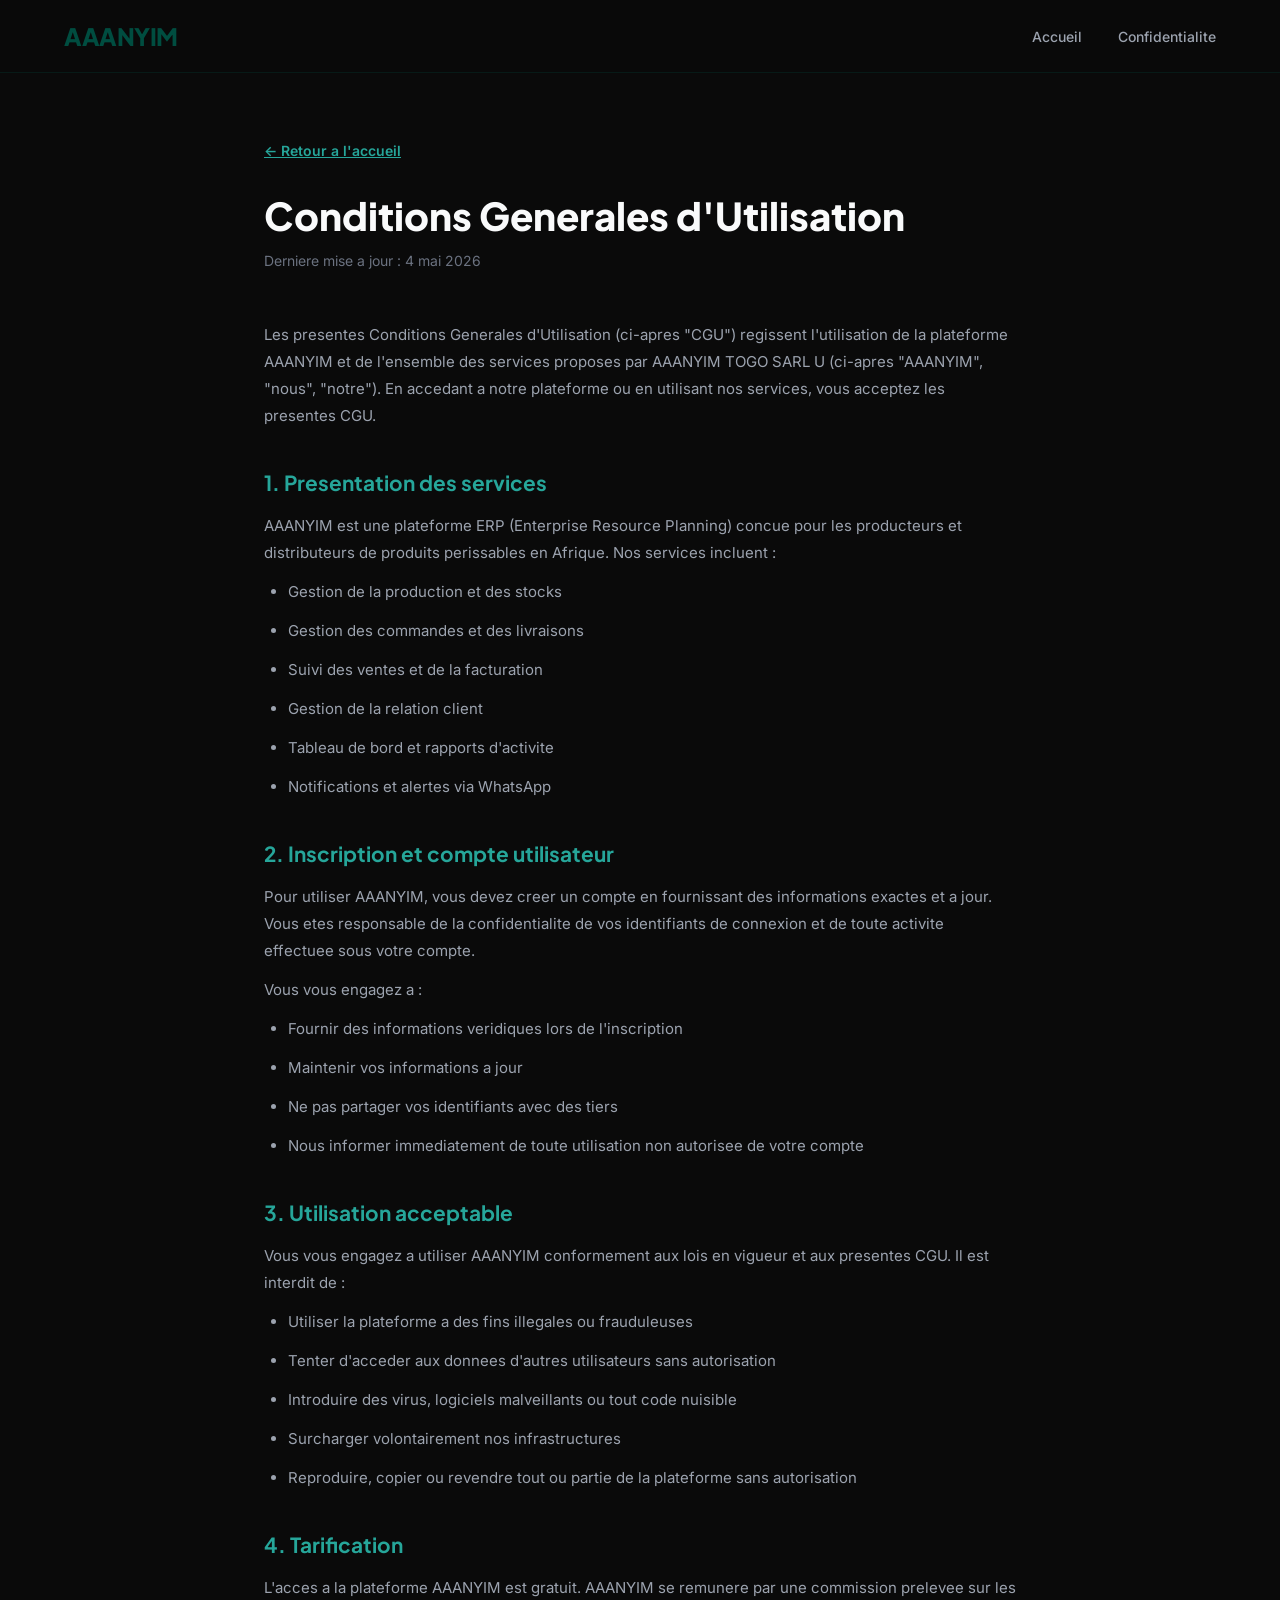
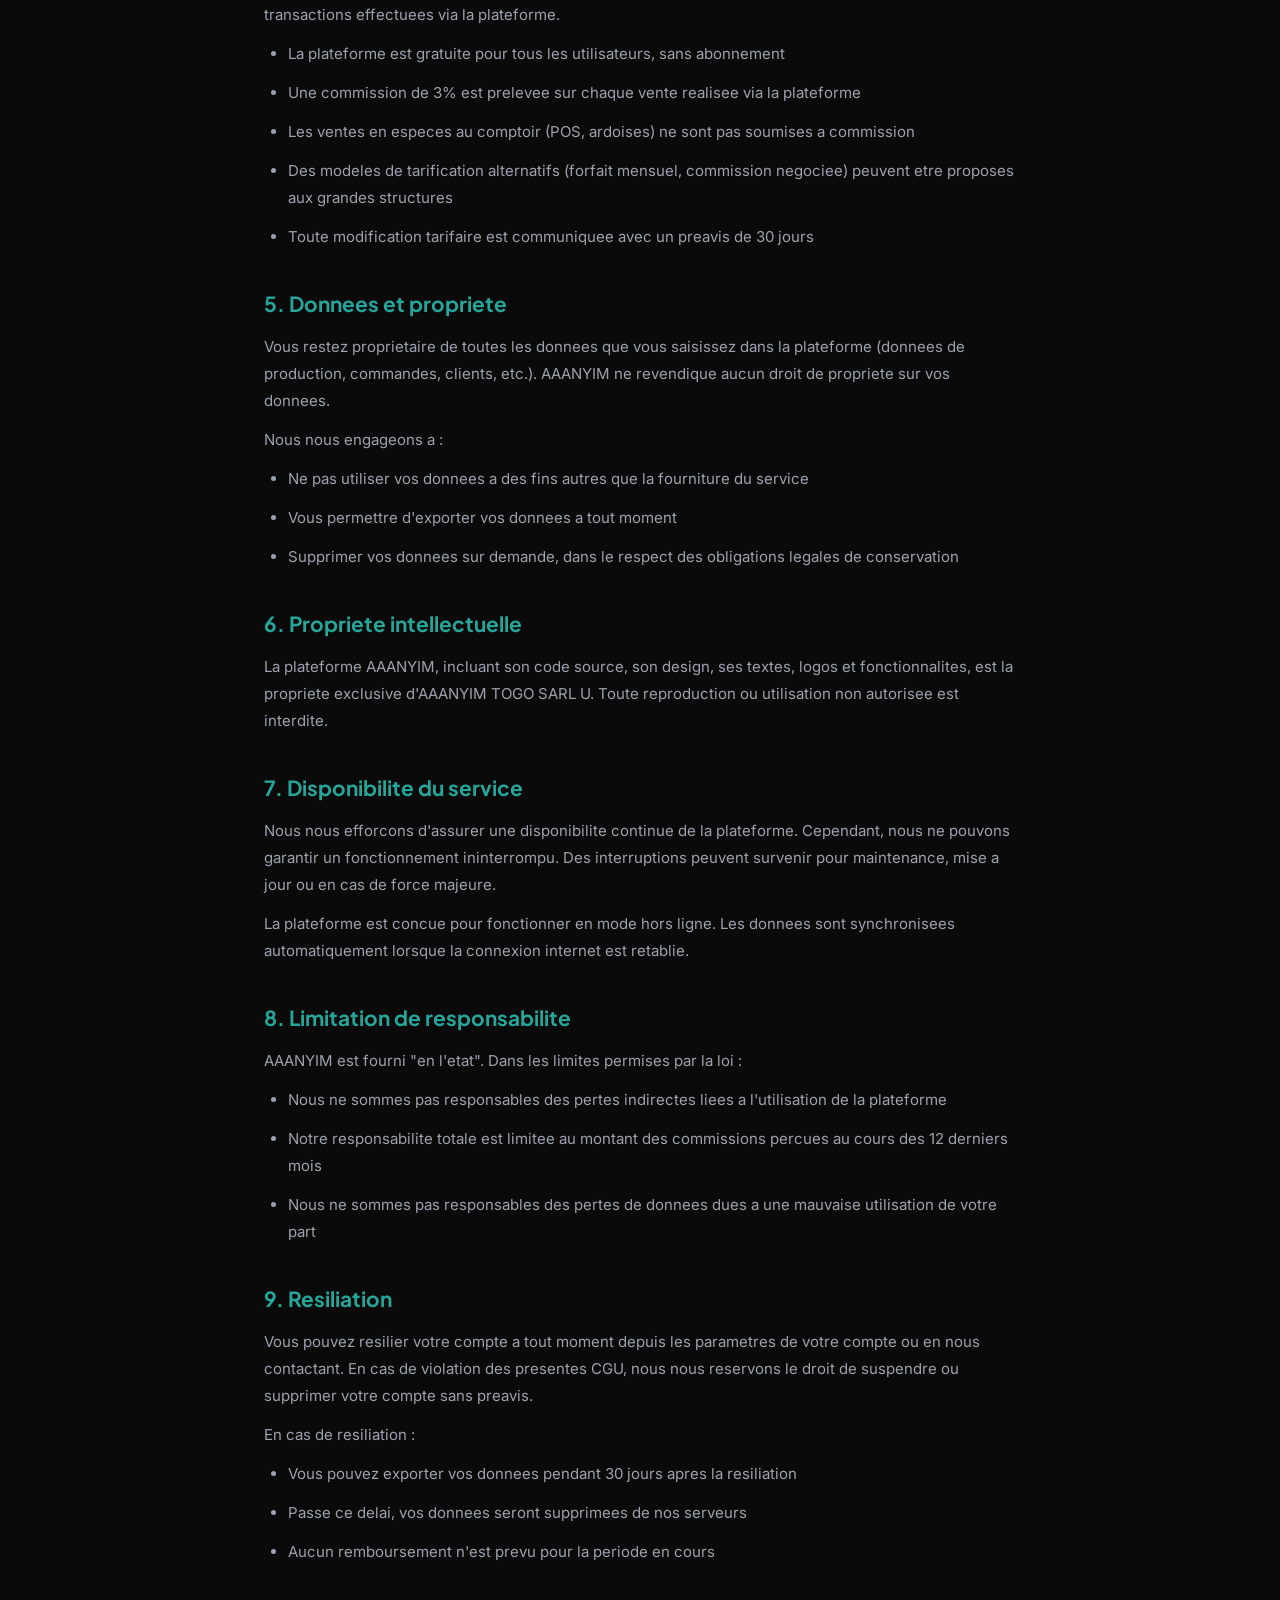
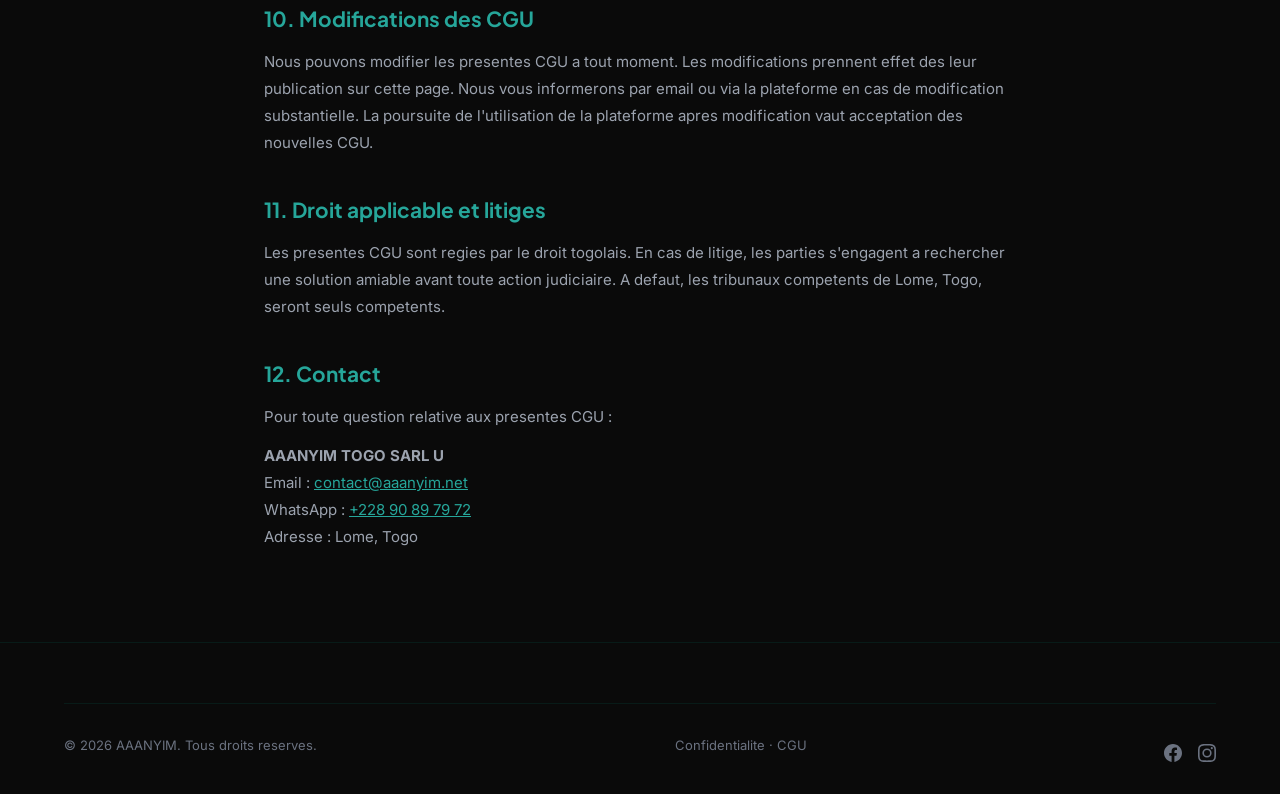
==== cgu.html @ 1c00d826 "feat(seo): JSON-LD Organization, canonical, sitemap mis a jour - JSON-LD Organization sur index.html" ====
<!DOCTYPE html>
<html lang="fr">
<head>
  <meta charset="UTF-8">
  <meta name="viewport" content="width=device-width, initial-scale=1.0">
  <title>Conditions Generales d'Utilisation — AAANYIM</title>
  <meta name="description" content="Conditions generales d'utilisation de la plateforme AAANYIM.">
  <meta property="og:title" content="Conditions Generales d'Utilisation — AAANYIM">
  <meta property="og:description" content="Conditions generales d'utilisation de la plateforme AAANYIM.">
  <meta property="og:type" content="website">
  <meta property="og:url" content="https://www.aaanyim.net/cgu.html">
  <link rel="canonical" href="https://www.aaanyim.net/cgu.html">
  <link rel="icon" type="image/svg+xml" href="/img/favicon.svg?v=4">
  <link rel="icon" type="image/png" sizes="32x32" href="/img/favicon-32x32.png?v=4">
  <link rel="apple-touch-icon" href="/img/apple-touch-icon.png?v=2">
  <link href="https://fonts.googleapis.com/css2?family=Plus+Jakarta+Sans:wght@400;500;600;700;800&family=Inter:wght@400;500;600&display=swap" rel="stylesheet">
  <link rel="stylesheet" href="/css/style.css">
</head>
<body>

<nav class="navbar">
  <div class="nav-inner">
    <a href="/" class="nav-logo">AAANYIM</a>
    <div class="nav-links">
      <a href="/">Accueil</a>
      <a href="/confidentialite.html">Confidentialite</a>
    </div>
  </div>
</nav>

<section class="legal-page">
  <div class="container container-narrow">
    <a href="/" class="legal-back">&larr; Retour a l'accueil</a>
    <h1>Conditions Generales d'Utilisation</h1>
    <p class="legal-date">Derniere mise a jour : 4 mai 2026</p>

    <p>Les presentes Conditions Generales d'Utilisation (ci-apres "CGU") regissent l'utilisation de la plateforme AAANYIM et de l'ensemble des services proposes par AAANYIM TOGO SARL U (ci-apres "AAANYIM", "nous", "notre"). En accedant a notre plateforme ou en utilisant nos services, vous acceptez les presentes CGU.</p>

    <h2>1. Presentation des services</h2>
    <p>AAANYIM est une plateforme ERP (Enterprise Resource Planning) concue pour les producteurs et distributeurs de produits perissables en Afrique. Nos services incluent :</p>
    <ul>
      <li>Gestion de la production et des stocks</li>
      <li>Gestion des commandes et des livraisons</li>
      <li>Suivi des ventes et de la facturation</li>
      <li>Gestion de la relation client</li>
      <li>Tableau de bord et rapports d'activite</li>
      <li>Notifications et alertes via WhatsApp</li>
    </ul>

    <h2>2. Inscription et compte utilisateur</h2>
    <p>Pour utiliser AAANYIM, vous devez creer un compte en fournissant des informations exactes et a jour. Vous etes responsable de la confidentialite de vos identifiants de connexion et de toute activite effectuee sous votre compte.</p>
    <p>Vous vous engagez a :</p>
    <ul>
      <li>Fournir des informations veridiques lors de l'inscription</li>
      <li>Maintenir vos informations a jour</li>
      <li>Ne pas partager vos identifiants avec des tiers</li>
      <li>Nous informer immediatement de toute utilisation non autorisee de votre compte</li>
    </ul>

    <h2>3. Utilisation acceptable</h2>
    <p>Vous vous engagez a utiliser AAANYIM conformement aux lois en vigueur et aux presentes CGU. Il est interdit de :</p>
    <ul>
      <li>Utiliser la plateforme a des fins illegales ou frauduleuses</li>
      <li>Tenter d'acceder aux donnees d'autres utilisateurs sans autorisation</li>
      <li>Introduire des virus, logiciels malveillants ou tout code nuisible</li>
      <li>Surcharger volontairement nos infrastructures</li>
      <li>Reproduire, copier ou revendre tout ou partie de la plateforme sans autorisation</li>
    </ul>

    <h2>4. Tarification</h2>
    <p>L'acces a la plateforme AAANYIM est gratuit. AAANYIM se remunere par une commission prelevee sur les transactions effectuees via la plateforme.</p>
    <ul>
      <li>La plateforme est gratuite pour tous les utilisateurs, sans abonnement</li>
      <li>Une commission de 3% est prelevee sur chaque vente realisee via la plateforme</li>
      <li>Les ventes en especes au comptoir (POS, ardoises) ne sont pas soumises a commission</li>
      <li>Des modeles de tarification alternatifs (forfait mensuel, commission negociee) peuvent etre proposes aux grandes structures</li>
      <li>Toute modification tarifaire est communiquee avec un preavis de 30 jours</li>
    </ul>

    <h2>5. Donnees et propriete</h2>
    <p>Vous restez proprietaire de toutes les donnees que vous saisissez dans la plateforme (donnees de production, commandes, clients, etc.). AAANYIM ne revendique aucun droit de propriete sur vos donnees.</p>
    <p>Nous nous engageons a :</p>
    <ul>
      <li>Ne pas utiliser vos donnees a des fins autres que la fourniture du service</li>
      <li>Vous permettre d'exporter vos donnees a tout moment</li>
      <li>Supprimer vos donnees sur demande, dans le respect des obligations legales de conservation</li>
    </ul>

    <h2>6. Propriete intellectuelle</h2>
    <p>La plateforme AAANYIM, incluant son code source, son design, ses textes, logos et fonctionnalites, est la propriete exclusive d'AAANYIM TOGO SARL U. Toute reproduction ou utilisation non autorisee est interdite.</p>

    <h2>7. Disponibilite du service</h2>
    <p>Nous nous efforcons d'assurer une disponibilite continue de la plateforme. Cependant, nous ne pouvons garantir un fonctionnement ininterrompu. Des interruptions peuvent survenir pour maintenance, mise a jour ou en cas de force majeure.</p>
    <p>La plateforme est concue pour fonctionner en mode hors ligne. Les donnees sont synchronisees automatiquement lorsque la connexion internet est retablie.</p>

    <h2>8. Limitation de responsabilite</h2>
    <p>AAANYIM est fourni "en l'etat". Dans les limites permises par la loi :</p>
    <ul>
      <li>Nous ne sommes pas responsables des pertes indirectes liees a l'utilisation de la plateforme</li>
      <li>Notre responsabilite totale est limitee au montant des commissions percues au cours des 12 derniers mois</li>
      <li>Nous ne sommes pas responsables des pertes de donnees dues a une mauvaise utilisation de votre part</li>
    </ul>

    <h2>9. Resiliation</h2>
    <p>Vous pouvez resilier votre compte a tout moment depuis les parametres de votre compte ou en nous contactant. En cas de violation des presentes CGU, nous nous reservons le droit de suspendre ou supprimer votre compte sans preavis.</p>
    <p>En cas de resiliation :</p>
    <ul>
      <li>Vous pouvez exporter vos donnees pendant 30 jours apres la resiliation</li>
      <li>Passe ce delai, vos donnees seront supprimees de nos serveurs</li>
      <li>Aucun remboursement n'est prevu pour la periode en cours</li>
    </ul>

    <h2>10. Modifications des CGU</h2>
    <p>Nous pouvons modifier les presentes CGU a tout moment. Les modifications prennent effet des leur publication sur cette page. Nous vous informerons par email ou via la plateforme en cas de modification substantielle. La poursuite de l'utilisation de la plateforme apres modification vaut acceptation des nouvelles CGU.</p>

    <h2>11. Droit applicable et litiges</h2>
    <p>Les presentes CGU sont regies par le droit togolais. En cas de litige, les parties s'engagent a rechercher une solution amiable avant toute action judiciaire. A defaut, les tribunaux competents de Lome, Togo, seront seuls competents.</p>

    <h2>12. Contact</h2>
    <p>Pour toute question relative aux presentes CGU :</p>
    <p><strong>AAANYIM TOGO SARL U</strong><br>
    Email : <a href="mailto:contact@aaanyim.net">contact@aaanyim.net</a><br>
    WhatsApp : <a href="https://wa.me/22890897972">+228 90 89 79 72</a><br>
    Adresse : Lome, Togo</p>
  </div>
</section>

<footer class="footer">
  <div class="container">
    <div class="footer-bottom">
      <span>&copy; 2026 AAANYIM. Tous droits reserves.</span>
      <span class="footer-legal-links">
        <a href="/confidentialite.html">Confidentialite</a> &middot;
        <a href="/cgu.html">CGU</a>
      </span>
      <span class="footer-socials">
        <a href="https://web.facebook.com/profile.php?id=61588858364658" target="_blank" rel="noopener" aria-label="Facebook">
          <svg width="18" height="18" viewBox="0 0 24 24" fill="currentColor"><path d="M24 12.073c0-6.627-5.373-12-12-12s-12 5.373-12 12c0 5.99 4.388 10.954 10.125 11.854v-8.385H7.078v-3.47h3.047V9.43c0-3.007 1.792-4.669 4.533-4.669 1.312 0 2.686.235 2.686.235v2.953H15.83c-1.491 0-1.956.925-1.956 1.874v2.25h3.328l-.532 3.47h-2.796v8.385C19.612 23.027 24 18.062 24 12.073z"/></svg>
        </a>
        <a href="https://www.instagram.com/aaanyim" target="_blank" rel="noopener" aria-label="Instagram">
          <svg width="18" height="18" viewBox="0 0 24 24" fill="currentColor"><path d="M12 2.163c3.204 0 3.584.012 4.85.07 3.252.148 4.771 1.691 4.919 4.919.058 1.265.069 1.645.069 4.849 0 3.205-.012 3.584-.069 4.849-.149 3.225-1.664 4.771-4.919 4.919-1.266.058-1.644.07-4.85.07-3.204 0-3.584-.012-4.849-.07-3.26-.149-4.771-1.699-4.919-4.92-.058-1.265-.07-1.644-.07-4.849 0-3.204.013-3.583.07-4.849.149-3.227 1.664-4.771 4.919-4.919 1.266-.057 1.645-.069 4.849-.069zM12 0C8.741 0 8.333.014 7.053.072 2.695.272.273 2.69.073 7.052.014 8.333 0 8.741 0 12c0 3.259.014 3.668.072 4.948.2 4.358 2.618 6.78 6.98 6.98C8.333 23.986 8.741 24 12 24c3.259 0 3.668-.014 4.948-.072 4.354-.2 6.782-2.618 6.979-6.98.059-1.28.073-1.689.073-4.948 0-3.259-.014-3.667-.072-4.947-.196-4.354-2.617-6.78-6.979-6.98C15.668.014 15.259 0 12 0zm0 5.838a6.162 6.162 0 100 12.324 6.162 6.162 0 000-12.324zM12 16a4 4 0 110-8 4 4 0 010 8zm6.406-11.845a1.44 1.44 0 100 2.881 1.44 1.44 0 000-2.881z"/></svg>
        </a>
      </span>
    </div>
  </div>
</footer>

</body>
</html>
---- css/style.css ----
/* ═══════════════════════════════════════════════════════════
   AAANYIM — Site Vitrine v2.0
   Design system: Teal + Amber, dark-first, glassmorphism
   ═══════════════════════════════════════════════════════════ */

:root {
  /* Palette basee sur #004D40 comme primaire */
  --teal-950: #001A15;
  --teal-900: #002E27;
  --teal-800: #003D34;
  --teal-700: #004D40;  /* ← Primary */
  --teal-600: #005D4E;
  --teal-500: #004D40;  /* ← boutons, CTA */
  --teal-400: #26A69A;  /* ← texte accent, hover, checkmarks */
  --teal-300: #4DB6AC;
  --teal-100: #B2DFDB;
  --teal-50:  #E0F2F1;
  --amber:    #F59E0B;
  --amber-light: #FEF3C7;
  --bg-dark:  #0A0A0A;
  --bg-card:  rgba(255,255,255,0.03);
  --border:   rgba(0,77,64,0.25);
  --text-primary: #F9FAFB;
  --text-secondary: #9CA3AF;
  --text-muted: #6B7280;
  --radius: 16px;
  --radius-sm: 10px;
  --max-w: 1200px;
}

*, *::before, *::after { box-sizing: border-box; margin: 0; padding: 0; }
html { scroll-behavior: smooth; }
body {
  font-family: 'Inter', -apple-system, BlinkMacSystemFont, sans-serif;
  color: var(--text-primary);
  background: var(--bg-dark);
  overflow-x: hidden;
  -webkit-font-smoothing: antialiased;
}
a { text-decoration: none; color: inherit; }
img { max-width: 100%; display: block; }

.container { max-width: var(--max-w); margin: 0 auto; padding: 0 24px; }
.section { padding: 120px 0; }
.section-badge {
  display: inline-block;
  background: rgba(0,137,123,0.12);
  color: var(--teal-400);
  font-size: 13px; font-weight: 600; letter-spacing: 0.5px;
  padding: 6px 16px; border-radius: 20px;
  margin-bottom: 20px; text-transform: uppercase;
}
.section-title {
  font-family: 'Plus Jakarta Sans', sans-serif;
  font-size: clamp(32px, 5vw, 48px);
  font-weight: 800; line-height: 1.15;
  letter-spacing: -1px;
  margin-bottom: 20px;
}
.section-subtitle {
  font-size: 18px; color: var(--text-secondary);
  max-width: 600px; line-height: 1.7;
}

/* ── NAVBAR ─────────────────────────────────────────────── */
.navbar {
  position: fixed; top: 0; left: 0; right: 0; z-index: 1000;
  background: rgba(10,10,10,0.92);
  backdrop-filter: blur(20px); -webkit-backdrop-filter: blur(20px);
  border-bottom: 1px solid var(--border);
  transition: background 0.3s;
}
.nav-inner {
  height: 72px;
  display: flex; align-items: center; justify-content: space-between;
  max-width: var(--max-w); margin: 0 auto; padding: 0 24px;
}
.nav-logo {
  font-family: 'Plus Jakarta Sans', sans-serif;
  font-weight: 800; font-size: 24px;
  color: var(--teal-500); letter-spacing: -0.5px;
}
.nav-links { display: flex; gap: 36px; align-items: center; }
.nav-links a {
  color: var(--text-secondary);
  font-size: 14px; font-weight: 500;
  transition: color 0.2s;
}
.nav-links a:hover { color: white; }
.nav-cta {
  background: var(--teal-500); color: white;
  padding: 10px 24px; border-radius: var(--radius-sm);
  font-size: 14px; font-weight: 600;
  transition: all 0.2s;
  border: none; cursor: pointer;
}
.nav-cta:hover { background: var(--teal-400); transform: translateY(-1px); }

.nav-lang {
  display: flex; gap: 4px;
  background: rgba(255,255,255,0.06);
  border-radius: 8px; padding: 3px;
}
.nav-lang button {
  padding: 5px 10px; border: none; border-radius: 6px;
  font-size: 12px; font-weight: 600;
  cursor: pointer; transition: all 0.2s;
  background: transparent; color: var(--text-muted);
}
.nav-lang button.active {
  background: var(--teal-700); color: white;
}

.nav-burger {
  display: none; flex-direction: column; gap: 5px;
  background: none; border: none; cursor: pointer; padding: 8px;
}
.nav-burger span {
  display: block; width: 22px; height: 2px;
  background: var(--text-secondary); border-radius: 2px;
  transition: all 0.3s;
}

/* ── HERO ───────────────────────────────────────────────── */
.hero {
  min-height: 100vh;
  display: flex; align-items: center;
  padding-top: 72px; position: relative;
  overflow: hidden;
}
.hero::before {
  content: '';
  position: absolute; top: -40%; right: -20%;
  width: 800px; height: 800px;
  background: radial-gradient(circle, rgba(0,137,123,0.12) 0%, transparent 70%);
  pointer-events: none;
}
.hero::after {
  content: '';
  position: absolute; bottom: -20%; left: -10%;
  width: 600px; height: 600px;
  background: radial-gradient(circle, rgba(245,158,11,0.06) 0%, transparent 70%);
  pointer-events: none;
}
.hero .container {
  display: grid; grid-template-columns: 1fr 1fr;
  gap: 80px; align-items: center;
  position: relative; z-index: 1;
}
.hero-content { max-width: 560px; }
.hero-title {
  font-family: 'Plus Jakarta Sans', sans-serif;
  font-size: clamp(40px, 6vw, 64px);
  font-weight: 800; line-height: 1.08;
  letter-spacing: -2px;
  margin-bottom: 24px;
}
.hero-title .gradient {
  background: linear-gradient(135deg, var(--teal-400), var(--amber));
  -webkit-background-clip: text; -webkit-text-fill-color: transparent;
  background-clip: text;
}
.hero-subtitle {
  font-size: 18px; line-height: 1.7;
  color: var(--text-secondary);
  margin-bottom: 40px;
}
.hero-ctas { display: flex; gap: 16px; flex-wrap: wrap; margin-bottom: 48px; }
.btn-primary {
  background: var(--teal-500); color: white;
  padding: 14px 32px; border-radius: var(--radius-sm);
  font-size: 16px; font-weight: 600;
  transition: all 0.25s; border: none; cursor: pointer;
  display: inline-flex; align-items: center; gap: 8px;
}
.btn-primary:hover { background: var(--teal-400); transform: translateY(-2px); box-shadow: 0 8px 30px rgba(0,137,123,0.3); }
.btn-secondary {
  background: transparent; color: var(--text-primary);
  padding: 14px 32px; border-radius: var(--radius-sm);
  font-size: 16px; font-weight: 600;
  border: 1px solid rgba(255,255,255,0.15);
  transition: all 0.25s; cursor: pointer;
  display: inline-flex; align-items: center; gap: 8px;
}
.btn-secondary:hover { border-color: var(--teal-400); color: var(--teal-400); }
.hero-trust {
  display: flex; align-items: center; gap: 12px;
  font-size: 14px; color: var(--text-muted);
}
.hero-trust .dot { width: 8px; height: 8px; border-radius: 50%; background: var(--teal-400); animation: pulse 2s infinite; }
@keyframes pulse { 0%, 100% { opacity: 1; } 50% { opacity: 0.4; } }

.hero-visual {
  display: flex; justify-content: center; align-items: center;
}
.hero-visual lottie-player {
  filter: drop-shadow(0 20px 40px rgba(0,137,123,0.2));
  animation: float 4s ease-in-out infinite;
}

/* ── STATS ──────────────────────────────────────────────── */
.stats {
  border-top: 1px solid var(--border);
  border-bottom: 1px solid var(--border);
  padding: 48px 0;
}
.stats-grid {
  display: grid; grid-template-columns: repeat(4, 1fr);
  gap: 32px; text-align: center;
}
.stat-number {
  font-family: 'Plus Jakarta Sans'; font-size: 40px;
  font-weight: 800; color: var(--teal-400);
  margin-bottom: 8px;
}
.stat-label { font-size: 14px; color: var(--text-secondary); }

/* ── PROBLEM ────────────────────────────────────────────── */
.problem { text-align: center; }
.problem-grid {
  display: grid; grid-template-columns: repeat(3, 1fr);
  gap: 24px; margin-top: 60px;
}
.problem-card {
  background: var(--bg-card);
  border: 1px solid var(--border);
  border-radius: var(--radius);
  padding: 40px 28px; text-align: left;
  transition: all 0.3s;
}
.problem-card:hover {
  border-color: rgba(245,158,11,0.3);
  transform: translateY(-4px);
  box-shadow: 0 16px 40px rgba(0,0,0,0.2);
}
.problem-card .icon {
  font-size: 36px; margin-bottom: 20px;
  display: block;
}
.problem-card h3 {
  font-family: 'Plus Jakarta Sans'; font-size: 20px;
  font-weight: 700; margin-bottom: 12px;
}
.problem-card p { font-size: 15px; color: var(--text-secondary); line-height: 1.6; }

/* ── SOLUTION / FEATURES ────────────────────────────────── */
.features { text-align: center; }
.features-grid {
  display: grid; grid-template-columns: repeat(3, 1fr);
  gap: 24px; margin-top: 60px;
}
.feature-card {
  background: var(--bg-card);
  border: 1px solid var(--border);
  border-radius: var(--radius);
  padding: 40px 28px; text-align: left;
  transition: all 0.3s; position: relative;
  overflow: hidden;
}
.feature-card::before {
  content: '';
  position: absolute; top: 0; left: 0; right: 0;
  height: 3px; background: linear-gradient(90deg, var(--teal-500), var(--teal-300));
  opacity: 0; transition: opacity 0.3s;
}
.feature-card:hover::before { opacity: 1; }
.feature-card:hover {
  border-color: var(--teal-600);
  transform: translateY(-4px);
  box-shadow: 0 16px 40px rgba(0,0,0,0.2);
}
.feature-card .icon {
  width: 48px; height: 48px; border-radius: 12px;
  background: rgba(0,137,123,0.1);
  display: flex; align-items: center; justify-content: center;
  font-size: 24px; margin-bottom: 20px;
}
.feature-card h3 {
  font-family: 'Plus Jakarta Sans'; font-size: 20px;
  font-weight: 700; margin-bottom: 12px;
}
.feature-card p { font-size: 15px; color: var(--text-secondary); line-height: 1.6; }

/* ── HOW IT WORKS ───────────────────────────────────────── */
.how { text-align: center; }
.steps {
  display: grid; grid-template-columns: repeat(3, 1fr);
  gap: 48px; margin-top: 60px;
  position: relative;
}
.steps::before {
  content: '';
  position: absolute; top: 40px; left: 16%; right: 16%;
  height: 2px;
  background: linear-gradient(90deg, transparent, var(--teal-600), var(--teal-600), transparent);
}
.step { text-align: center; position: relative; }
.step-num {
  width: 80px; height: 80px;
  background: linear-gradient(135deg, var(--teal-700), var(--teal-500));
  border-radius: 50%;
  display: flex; align-items: center; justify-content: center;
  font-family: 'Plus Jakarta Sans'; font-size: 28px; font-weight: 800;
  margin: 0 auto 24px; position: relative; z-index: 1;
  box-shadow: 0 8px 24px rgba(0,137,123,0.3);
}
.step h3 {
  font-family: 'Plus Jakarta Sans'; font-size: 20px;
  font-weight: 700; margin-bottom: 12px;
}
.step p { font-size: 15px; color: var(--text-secondary); line-height: 1.6; max-width: 300px; margin: 0 auto; }

/* ── PRICING ────────────────────────────────────────────── */
.pricing { text-align: center; }
.pricing-grid {
  display: grid; grid-template-columns: repeat(3, 1fr);
  gap: 24px; margin-top: 60px; align-items: start;
}
.pricing-card {
  background: var(--bg-card);
  border: 1px solid var(--border);
  border-radius: var(--radius);
  padding: 40px 32px; text-align: left;
  transition: all 0.3s; position: relative;
}
.pricing-card.popular {
  border-color: var(--teal-500);
  box-shadow: 0 0 40px rgba(0,137,123,0.15);
  transform: scale(1.03);
}
.pricing-badge {
  position: absolute; top: -12px; right: 24px;
  background: var(--teal-500); color: white;
  font-size: 12px; font-weight: 700;
  padding: 4px 14px; border-radius: 12px;
}
.pricing-name {
  font-family: 'Plus Jakarta Sans'; font-size: 20px;
  font-weight: 700; margin-bottom: 8px;
}
.pricing-desc { font-size: 14px; color: var(--text-muted); margin-bottom: 24px; }
.pricing-price {
  font-family: 'Plus Jakarta Sans';
  font-size: 48px; font-weight: 800;
  color: var(--teal-400);
  margin-bottom: 4px;
}
.pricing-price .currency { font-size: 18px; font-weight: 600; }
.pricing-price .period { font-size: 16px; font-weight: 400; color: var(--text-muted); }
.pricing-features {
  list-style: none; margin: 32px 0;
  display: flex; flex-direction: column; gap: 14px;
}
.pricing-features li {
  font-size: 14px; color: var(--text-secondary);
  display: flex; align-items: center; gap: 10px;
}
.pricing-features li::before {
  content: '✓'; color: var(--teal-400); font-weight: 700;
  width: 20px; text-align: center; flex-shrink: 0;
}
.pricing-cta {
  width: 100%; padding: 14px; border-radius: var(--radius-sm);
  font-size: 15px; font-weight: 600;
  cursor: pointer; transition: all 0.25s;
  border: 1px solid var(--border);
  background: transparent; color: var(--text-primary);
}
.pricing-card.popular .pricing-cta {
  background: var(--teal-500); border-color: var(--teal-500); color: white;
}
.pricing-cta:hover { border-color: var(--teal-400); transform: translateY(-2px); }

/* ── CTA SECTION ────────────────────────────────────────── */
.cta-section {
  text-align: center; padding: 100px 0;
  background: linear-gradient(180deg, transparent, rgba(0,137,123,0.05));
  position: relative;
}
.cta-section .section-title { max-width: 600px; margin: 0 auto 16px; }
.cta-section .section-subtitle { margin: 0 auto 40px; }
.cta-buttons { display: flex; gap: 16px; justify-content: center; flex-wrap: wrap; }

/* ── CONTACT ────────────────────────────────────────────── */
.contact .container {
  display: grid; grid-template-columns: 1fr 1fr;
  gap: 80px; align-items: start;
}
.contact-form {
  display: flex; flex-direction: column; gap: 20px;
}
.form-group { display: flex; flex-direction: column; gap: 6px; }
.form-group label {
  font-size: 13px; font-weight: 600; color: var(--text-secondary);
}
.form-group input, .form-group select, .form-group textarea {
  background: rgba(255,255,255,0.04);
  border: 1px solid var(--border);
  border-radius: var(--radius-sm);
  padding: 12px 16px;
  color: var(--text-primary);
  font-size: 15px; font-family: inherit;
  transition: border-color 0.2s;
  outline: none;
}
.form-group input:focus, .form-group select:focus, .form-group textarea:focus {
  border-color: var(--teal-400);
}
.form-group textarea { resize: vertical; min-height: 120px; }
.form-group select { cursor: pointer; }
.form-group select option { background: var(--bg-dark); }
.form-submit {
  padding: 14px 32px; border-radius: var(--radius-sm);
  background: var(--teal-500); color: white;
  font-size: 16px; font-weight: 600;
  border: none; cursor: pointer;
  transition: all 0.25s;
}
.form-submit:hover { background: var(--teal-400); }
.form-success {
  display: none; padding: 16px;
  background: rgba(0,137,123,0.1); border: 1px solid var(--teal-600);
  border-radius: var(--radius-sm);
  color: var(--teal-300); font-size: 14px; text-align: center;
}
.form-success.show { display: block; }

.contact-info { padding-top: 20px; }
.contact-info h3 {
  font-family: 'Plus Jakarta Sans'; font-size: 16px;
  font-weight: 700; margin-bottom: 24px; color: var(--text-muted);
  text-transform: uppercase; letter-spacing: 1px;
}
.contact-channels { display: flex; flex-direction: column; gap: 16px; }
.contact-channel {
  display: flex; align-items: center; gap: 16px;
  padding: 16px 20px;
  background: var(--bg-card); border: 1px solid var(--border);
  border-radius: var(--radius-sm);
  transition: all 0.2s;
}
.contact-channel:hover { border-color: var(--teal-400); }
.contact-channel .ch-icon { font-size: 24px; }
.contact-channel .ch-label { font-size: 12px; color: var(--text-muted); }
.contact-channel .ch-value { font-size: 15px; font-weight: 600; }

/* ── FOOTER ─────────────────────────────────────────────── */
.footer {
  border-top: 1px solid var(--border);
  padding: 60px 0 32px;
}
.footer-grid {
  display: grid; grid-template-columns: 2fr 1fr 1fr 1fr;
  gap: 48px; margin-bottom: 48px;
}
.footer-brand { max-width: 280px; }
.footer-logo {
  font-family: 'Plus Jakarta Sans'; font-size: 22px;
  font-weight: 800; color: var(--teal-500);
  margin-bottom: 16px;
}
.footer-desc { font-size: 14px; color: var(--text-muted); line-height: 1.6; }
.footer-col h4 {
  font-size: 13px; font-weight: 700; color: var(--text-secondary);
  text-transform: uppercase; letter-spacing: 1px;
  margin-bottom: 20px;
}
.footer-col a {
  display: block; font-size: 14px; color: var(--text-muted);
  padding: 4px 0; transition: color 0.2s;
}
.footer-col a:hover { color: var(--teal-400); }
.footer-bottom {
  display: flex; justify-content: space-between; align-items: center;
  border-top: 1px solid var(--border); padding-top: 24px;
  font-size: 13px; color: var(--text-muted);
}

/* ── SECTORS ─────────────────────────────────────────────── */
.sectors { text-align: center; }
.sectors-grid {
  display: grid; grid-template-columns: repeat(3, 1fr);
  gap: 24px; margin-top: 40px;
}
.sectors-grid .sector-card:last-child:nth-child(3n+1) {
  grid-column: 2;
}
.sector-card {
  background: var(--bg-card);
  border: 1px solid var(--border);
  border-radius: var(--radius);
  padding: 32px 24px; text-align: center;
  transition: all 0.4s cubic-bezier(0.16, 1, 0.3, 1);
  cursor: default;
}
.sector-card:hover {
  border-color: var(--teal-400);
  transform: translateY(-8px) scale(1.02);
  box-shadow: 0 20px 50px rgba(0,137,123,0.15);
}
.sector-card .sector-icon {
  font-size: 48px; margin-bottom: 16px;
  display: block;
  transition: transform 0.4s;
}
.sector-card:hover .sector-icon { transform: scale(1.2) rotate(-5deg); }
.sector-card h3 {
  font-family: 'Plus Jakarta Sans'; font-size: 18px;
  font-weight: 700; margin-bottom: 8px;
}
.sector-card p { font-size: 14px; color: var(--text-muted); line-height: 1.5; }
.sector-card.more {
  border-style: dashed; border-color: var(--teal-600);
  background: rgba(0,137,123,0.03);
}
.sector-card.more:hover { border-color: var(--teal-400); background: rgba(0,137,123,0.06); }

/* ── ANIMATIONS ─────────────────────────────────────────── */
/* fade-up invisible SEULEMENT si JS a charge (progressive enhancement) */
.js-ready .fade-up {
  opacity: 0; transform: translateY(40px);
  transition: all 0.7s cubic-bezier(0.16, 1, 0.3, 1);
}
.js-ready .fade-up.visible { opacity: 1; transform: translateY(0); }

/* Si JS echoue ou prefers-reduced-motion, tout est visible */
@media (prefers-reduced-motion: reduce) {
  .js-ready .fade-up { opacity: 1; transform: none; transition: none; }
}

/* Staggered children */
.fade-up:nth-child(2) { transition-delay: 0.08s; }
.fade-up:nth-child(3) { transition-delay: 0.16s; }
.fade-up:nth-child(4) { transition-delay: 0.24s; }
.fade-up:nth-child(5) { transition-delay: 0.32s; }
.fade-up:nth-child(6) { transition-delay: 0.40s; }

/* Floating animation */
@keyframes float {
  0%, 100% { transform: translateY(0); }
  50% { transform: translateY(-12px); }
}

/* Glow pulse for stats numbers */
@keyframes glow {
  0%, 100% { text-shadow: 0 0 0 transparent; }
  50% { text-shadow: 0 0 20px rgba(38,166,154,0.3); }
}
.stat-number { animation: glow 3s ease-in-out infinite; }

/* Gradient text shimmer */
@keyframes shimmer {
  0% { background-position: -200% center; }
  100% { background-position: 200% center; }
}
.hero-title .gradient {
  background: linear-gradient(90deg, var(--teal-400), var(--amber), var(--teal-300), var(--teal-400));
  background-size: 200% auto;
  -webkit-background-clip: text; -webkit-text-fill-color: transparent;
  background-clip: text;
  animation: shimmer 6s linear infinite;
}

/* Counter animation class */
.counting { transition: none; }

/* ── RESPONSIVE ─────────────────────────────────────────── */
@media (max-width: 968px) {
  .hero .container { grid-template-columns: 1fr; gap: 48px; text-align: center; }
  .hero-content { max-width: 100%; }
  .hero-ctas { justify-content: center; }
  .hero-trust { justify-content: center; }
  .hero-visual { order: -1; }
  .hero-visual lottie-player { width: 300px !important; height: 300px !important; }

  .problem-grid, .features-grid, .pricing-grid, .steps, .sectors-grid { grid-template-columns: 1fr; max-width: 480px; margin-left: auto; margin-right: auto; }
  .steps::before { display: none; }
  .pricing-card.popular { transform: none; }

  .stats-grid { grid-template-columns: repeat(2, 1fr); gap: 24px; }

  .contact .container { grid-template-columns: 1fr; gap: 48px; }
  .footer-grid { grid-template-columns: 1fr 1fr; gap: 32px; }
}

/* ── LEGAL PAGES ────────────────────────────────────────── */
.legal-page { padding: 140px 0 80px; }
.legal-page .container-narrow { max-width: 800px; }
.legal-page h1 {
  font-family: 'Plus Jakarta Sans', sans-serif;
  font-size: 2.4rem; font-weight: 800; margin-bottom: 8px;
}
.legal-page .legal-date { color: var(--text-muted); font-size: 14px; margin-bottom: 48px; }
.legal-page h2 {
  font-family: 'Plus Jakarta Sans', sans-serif;
  font-size: 1.3rem; font-weight: 700; color: var(--teal-400); margin: 40px 0 16px;
}
.legal-page p, .legal-page li { color: var(--text-secondary); line-height: 1.8; font-size: 15px; margin-bottom: 12px; }
.legal-page ul { padding-left: 24px; margin-bottom: 16px; }
.legal-page a { color: var(--teal-400); text-decoration: underline; }
.legal-back { display: inline-block; margin-bottom: 32px; color: var(--teal-400); font-weight: 600; font-size: 14px; }
.legal-back:hover { text-decoration: underline; }
.footer-legal-links a { color: var(--text-muted); }
.footer-legal-links a:hover { color: var(--teal-400); }
.footer-socials { display: flex; gap: 16px; margin-top: 16px; }
.footer-socials a {
  color: var(--text-muted); transition: color 0.2s;
  display: flex; align-items: center;
}
.footer-socials a:hover { color: var(--teal-400); }

@media (max-width: 768px) {
  .nav-links { display: none; }
  .nav-burger { display: flex; }
  .nav-links.open {
    display: flex; flex-direction: column;
    position: absolute; top: 72px; left: 0; right: 0;
    background: rgba(10,10,10,0.98);
    padding: 24px; gap: 20px;
    border-bottom: 1px solid var(--border);
  }
  .section { padding: 80px 0; }
  .footer-grid { grid-template-columns: 1fr; }
  .footer-bottom { flex-direction: column; gap: 12px; text-align: center; }
}
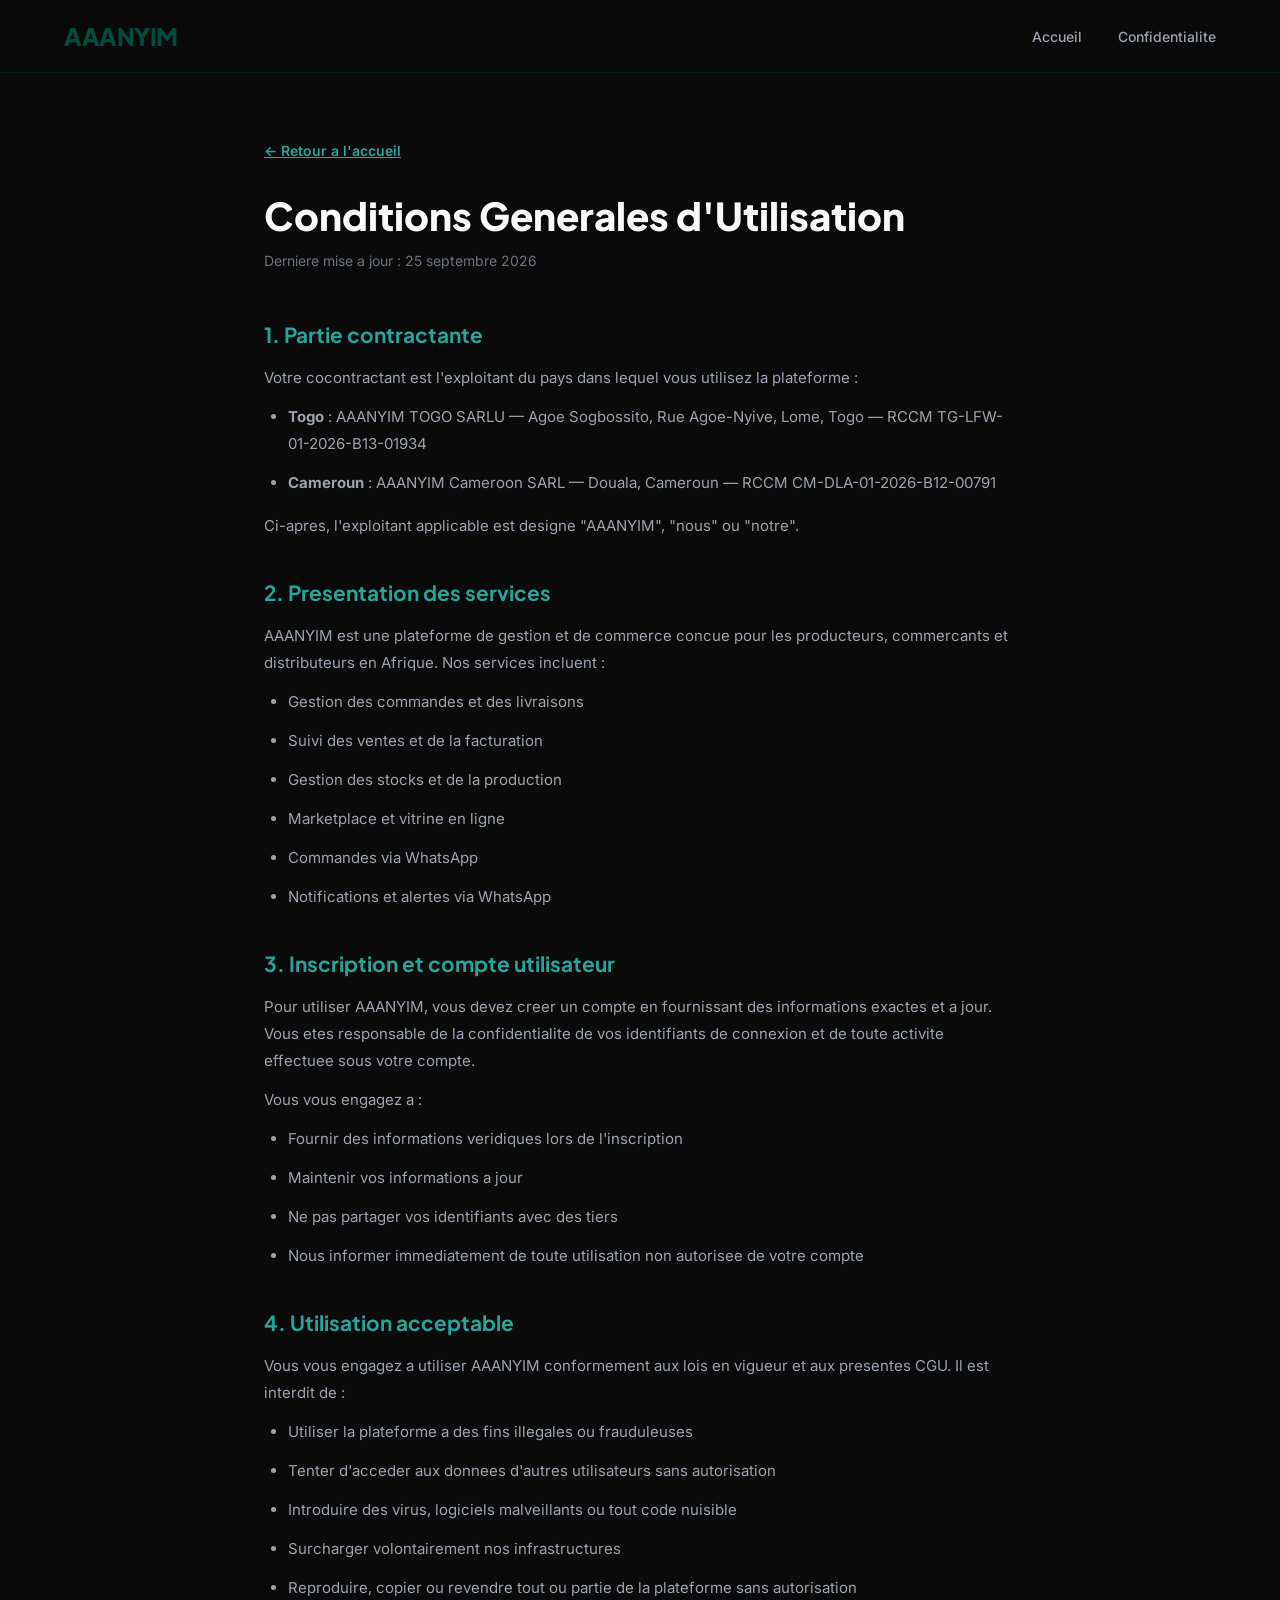
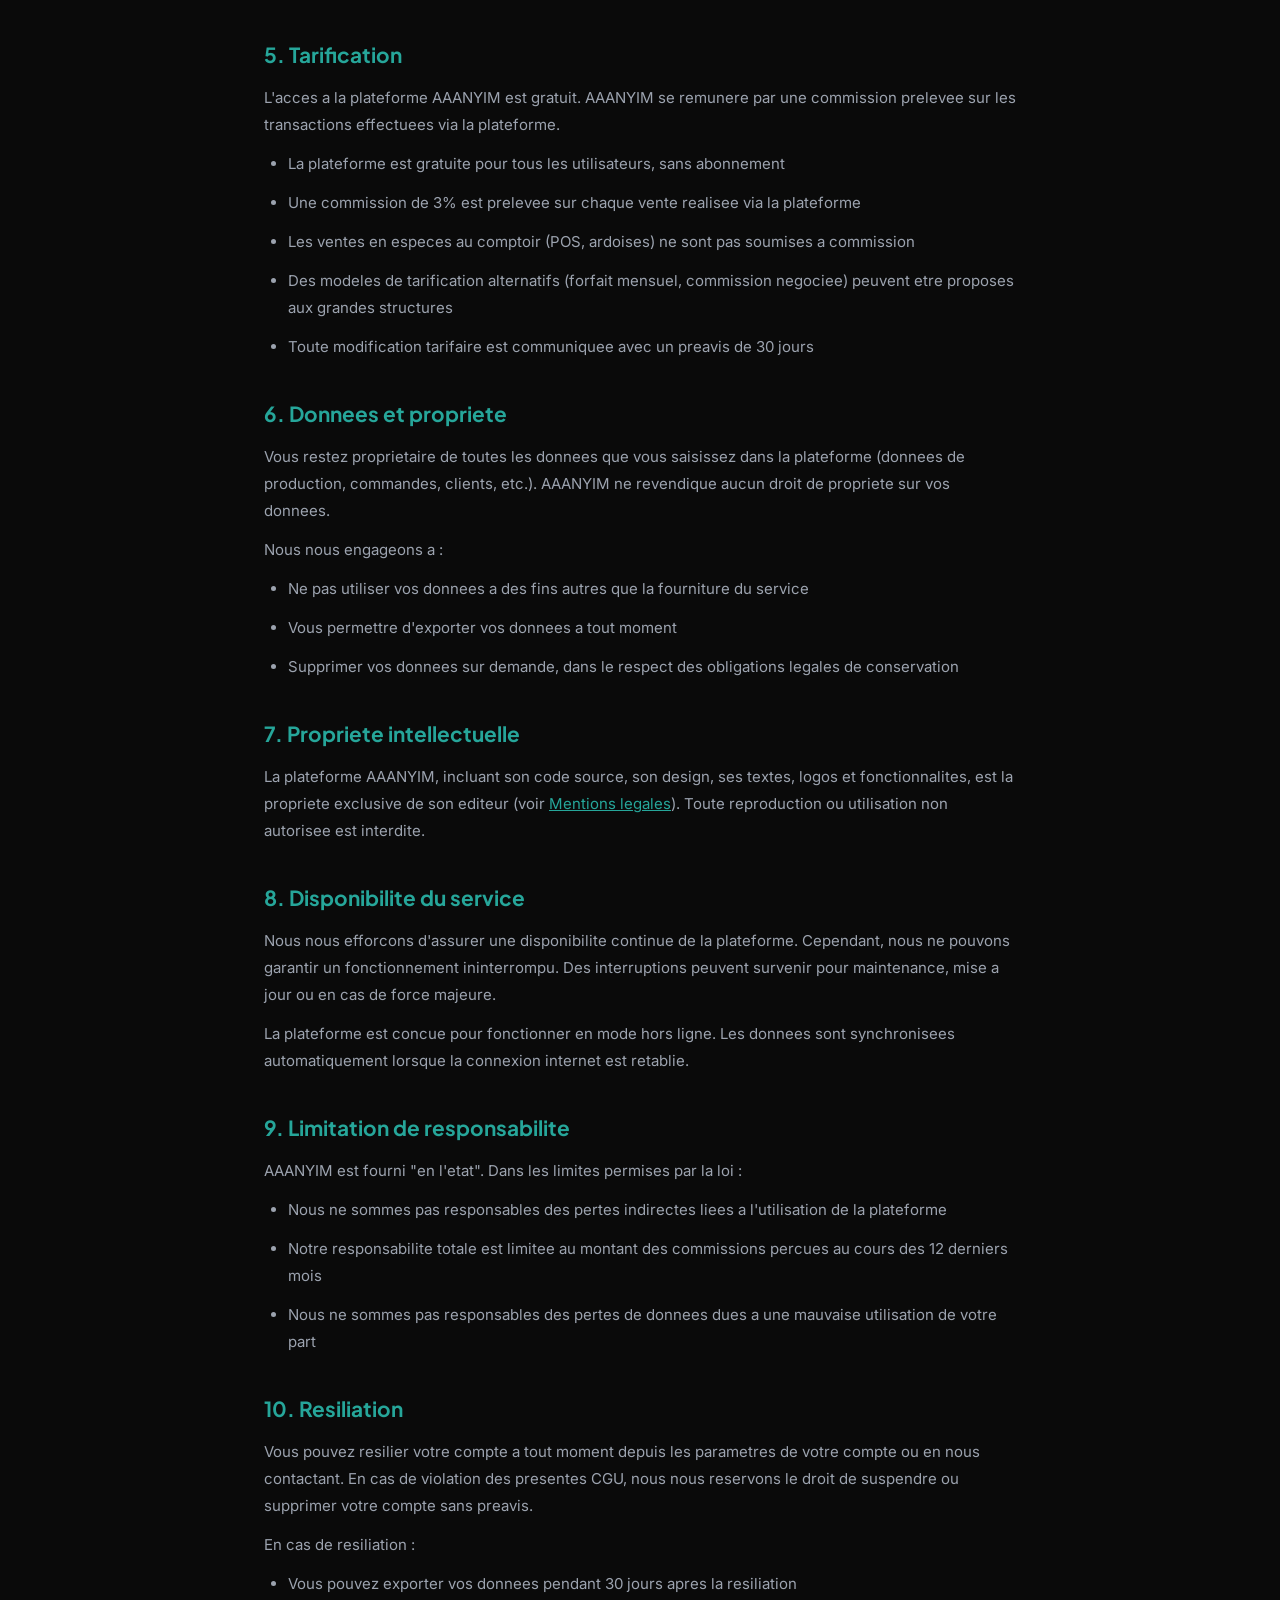
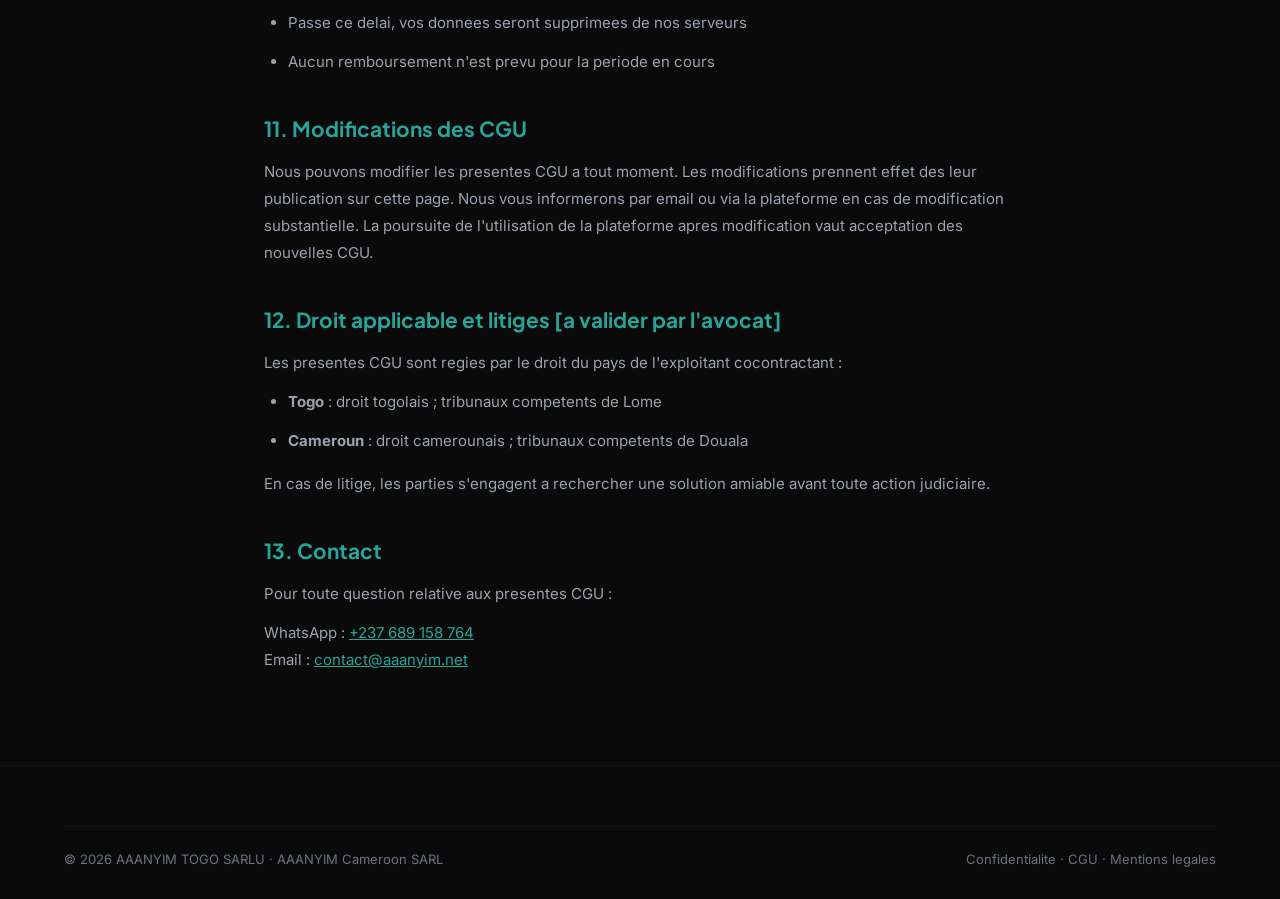
==== commit b8613608: "legal(cgu+mentions): refonte CGU + retouches mentions legales mentions-legales.html : - §1 adresse c" ====
--- a/cgu.html
+++ b/cgu.html
@@ -32,22 +32,28 @@
   <div class="container container-narrow">
     <a href="/" class="legal-back">&larr; Retour a l'accueil</a>
     <h1>Conditions Generales d'Utilisation</h1>
-    <p class="legal-date">Derniere mise a jour : 4 mai 2026</p>
+    <p class="legal-date">Derniere mise a jour : 25 septembre 2026</p>
 
-    <p>Les presentes Conditions Generales d'Utilisation (ci-apres "CGU") regissent l'utilisation de la plateforme AAANYIM et de l'ensemble des services proposes par AAANYIM TOGO SARL U (ci-apres "AAANYIM", "nous", "notre"). En accedant a notre plateforme ou en utilisant nos services, vous acceptez les presentes CGU.</p>
+    <h2>1. Partie contractante</h2>
+    <p>Votre cocontractant est l'exploitant du pays dans lequel vous utilisez la plateforme :</p>
+    <ul>
+      <li><strong>Togo</strong> : AAANYIM TOGO SARLU — Agoe Sogbossito, Rue Agoe-Nyive, Lome, Togo — RCCM TG-LFW-01-2026-B13-01934</li>
+      <li><strong>Cameroun</strong> : AAANYIM Cameroon SARL — Douala, Cameroun — RCCM CM-DLA-01-2026-B12-00791</li>
+    </ul>
+    <p>Ci-apres, l'exploitant applicable est designe "AAANYIM", "nous" ou "notre".</p>
 
-    <h2>1. Presentation des services</h2>
-    <p>AAANYIM est une plateforme ERP (Enterprise Resource Planning) concue pour les producteurs et distributeurs de produits perissables en Afrique. Nos services incluent :</p>
+    <h2>2. Presentation des services</h2>
+    <p>AAANYIM est une plateforme de gestion et de commerce concue pour les producteurs, commercants et distributeurs en Afrique. Nos services incluent :</p>
     <ul>
-      <li>Gestion de la production et des stocks</li>
       <li>Gestion des commandes et des livraisons</li>
       <li>Suivi des ventes et de la facturation</li>
-      <li>Gestion de la relation client</li>
-      <li>Tableau de bord et rapports d'activite</li>
+      <li>Gestion des stocks et de la production</li>
+      <li>Marketplace et vitrine en ligne</li>
+      <li>Commandes via WhatsApp</li>
       <li>Notifications et alertes via WhatsApp</li>
     </ul>
 
-    <h2>2. Inscription et compte utilisateur</h2>
+    <h2>3. Inscription et compte utilisateur</h2>
     <p>Pour utiliser AAANYIM, vous devez creer un compte en fournissant des informations exactes et a jour. Vous etes responsable de la confidentialite de vos identifiants de connexion et de toute activite effectuee sous votre compte.</p>
     <p>Vous vous engagez a :</p>
     <ul>
@@ -57,7 +63,7 @@
       <li>Nous informer immediatement de toute utilisation non autorisee de votre compte</li>
     </ul>
 
-    <h2>3. Utilisation acceptable</h2>
+    <h2>4. Utilisation acceptable</h2>
     <p>Vous vous engagez a utiliser AAANYIM conformement aux lois en vigueur et aux presentes CGU. Il est interdit de :</p>
     <ul>
       <li>Utiliser la plateforme a des fins illegales ou frauduleuses</li>
@@ -67,7 +73,7 @@
       <li>Reproduire, copier ou revendre tout ou partie de la plateforme sans autorisation</li>
     </ul>
 
-    <h2>4. Tarification</h2>
+    <h2>5. Tarification</h2>
     <p>L'acces a la plateforme AAANYIM est gratuit. AAANYIM se remunere par une commission prelevee sur les transactions effectuees via la plateforme.</p>
     <ul>
       <li>La plateforme est gratuite pour tous les utilisateurs, sans abonnement</li>
@@ -77,7 +83,7 @@
       <li>Toute modification tarifaire est communiquee avec un preavis de 30 jours</li>
     </ul>
 
-    <h2>5. Donnees et propriete</h2>
+    <h2>6. Donnees et propriete</h2>
     <p>Vous restez proprietaire de toutes les donnees que vous saisissez dans la plateforme (donnees de production, commandes, clients, etc.). AAANYIM ne revendique aucun droit de propriete sur vos donnees.</p>
     <p>Nous nous engageons a :</p>
     <ul>
@@ -86,14 +92,14 @@
       <li>Supprimer vos donnees sur demande, dans le respect des obligations legales de conservation</li>
     </ul>
 
-    <h2>6. Propriete intellectuelle</h2>
-    <p>La plateforme AAANYIM, incluant son code source, son design, ses textes, logos et fonctionnalites, est la propriete exclusive d'AAANYIM TOGO SARL U. Toute reproduction ou utilisation non autorisee est interdite.</p>
+    <h2>7. Propriete intellectuelle</h2>
+    <p>La plateforme AAANYIM, incluant son code source, son design, ses textes, logos et fonctionnalites, est la propriete exclusive de son editeur (voir <a href="/mentions-legales.html">Mentions legales</a>). Toute reproduction ou utilisation non autorisee est interdite.</p>
 
-    <h2>7. Disponibilite du service</h2>
+    <h2>8. Disponibilite du service</h2>
     <p>Nous nous efforcons d'assurer une disponibilite continue de la plateforme. Cependant, nous ne pouvons garantir un fonctionnement ininterrompu. Des interruptions peuvent survenir pour maintenance, mise a jour ou en cas de force majeure.</p>
     <p>La plateforme est concue pour fonctionner en mode hors ligne. Les donnees sont synchronisees automatiquement lorsque la connexion internet est retablie.</p>
 
-    <h2>8. Limitation de responsabilite</h2>
+    <h2>9. Limitation de responsabilite</h2>
     <p>AAANYIM est fourni "en l'etat". Dans les limites permises par la loi :</p>
     <ul>
       <li>Nous ne sommes pas responsables des pertes indirectes liees a l'utilisation de la plateforme</li>
@@ -101,7 +107,7 @@
       <li>Nous ne sommes pas responsables des pertes de donnees dues a une mauvaise utilisation de votre part</li>
     </ul>
 
-    <h2>9. Resiliation</h2>
+    <h2>10. Resiliation</h2>
     <p>Vous pouvez resilier votre compte a tout moment depuis les parametres de votre compte ou en nous contactant. En cas de violation des presentes CGU, nous nous reservons le droit de suspendre ou supprimer votre compte sans preavis.</p>
     <p>En cas de resiliation :</p>
     <ul>
@@ -110,36 +116,32 @@
       <li>Aucun remboursement n'est prevu pour la periode en cours</li>
     </ul>
 
-    <h2>10. Modifications des CGU</h2>
+    <h2>11. Modifications des CGU</h2>
     <p>Nous pouvons modifier les presentes CGU a tout moment. Les modifications prennent effet des leur publication sur cette page. Nous vous informerons par email ou via la plateforme en cas de modification substantielle. La poursuite de l'utilisation de la plateforme apres modification vaut acceptation des nouvelles CGU.</p>
 
-    <h2>11. Droit applicable et litiges</h2>
-    <p>Les presentes CGU sont regies par le droit togolais. En cas de litige, les parties s'engagent a rechercher une solution amiable avant toute action judiciaire. A defaut, les tribunaux competents de Lome, Togo, seront seuls competents.</p>
+    <h2>12. Droit applicable et litiges [a valider par l'avocat]</h2>
+    <p>Les presentes CGU sont regies par le droit du pays de l'exploitant cocontractant :</p>
+    <ul>
+      <li><strong>Togo</strong> : droit togolais ; tribunaux competents de Lome</li>
+      <li><strong>Cameroun</strong> : droit camerounais ; tribunaux competents de Douala</li>
+    </ul>
+    <p>En cas de litige, les parties s'engagent a rechercher une solution amiable avant toute action judiciaire.</p>
 
-    <h2>12. Contact</h2>
+    <h2>13. Contact</h2>
     <p>Pour toute question relative aux presentes CGU :</p>
-    <p><strong>AAANYIM TOGO SARL U</strong><br>
-    Email : <a href="mailto:contact@aaanyim.net">contact@aaanyim.net</a><br>
-    WhatsApp : <a href="https://wa.me/22890897972">+228 90 89 79 72</a><br>
-    Adresse : Lome, Togo</p>
+    <p>WhatsApp : <a href="https://wa.me/237689158764">+237 689 158 764</a><br>
+    Email : <a href="mailto:contact@aaanyim.net">contact@aaanyim.net</a></p>
   </div>
 </section>
 
 <footer class="footer">
   <div class="container">
     <div class="footer-bottom">
-      <span>&copy; 2026 AAANYIM. Tous droits reserves.</span>
+      <span>&copy; 2026 AAANYIM TOGO SARLU &middot; AAANYIM Cameroon SARL</span>
       <span class="footer-legal-links">
         <a href="/confidentialite.html">Confidentialite</a> &middot;
-        <a href="/cgu.html">CGU</a>
-      </span>
-      <span class="footer-socials">
-        <a href="https://web.facebook.com/profile.php?id=61588858364658" target="_blank" rel="noopener" aria-label="Facebook">
-          <svg width="18" height="18" viewBox="0 0 24 24" fill="currentColor"><path d="M24 12.073c0-6.627-5.373-12-12-12s-12 5.373-12 12c0 5.99 4.388 10.954 10.125 11.854v-8.385H7.078v-3.47h3.047V9.43c0-3.007 1.792-4.669 4.533-4.669 1.312 0 2.686.235 2.686.235v2.953H15.83c-1.491 0-1.956.925-1.956 1.874v2.25h3.328l-.532 3.47h-2.796v8.385C19.612 23.027 24 18.062 24 12.073z"/></svg>
-        </a>
-        <a href="https://www.instagram.com/aaanyim" target="_blank" rel="noopener" aria-label="Instagram">
-          <svg width="18" height="18" viewBox="0 0 24 24" fill="currentColor"><path d="M12 2.163c3.204 0 3.584.012 4.85.07 3.252.148 4.771 1.691 4.919 4.919.058 1.265.069 1.645.069 4.849 0 3.205-.012 3.584-.069 4.849-.149 3.225-1.664 4.771-4.919 4.919-1.266.058-1.644.07-4.85.07-3.204 0-3.584-.012-4.849-.07-3.26-.149-4.771-1.699-4.919-4.92-.058-1.265-.07-1.644-.07-4.849 0-3.204.013-3.583.07-4.849.149-3.227 1.664-4.771 4.919-4.919 1.266-.057 1.645-.069 4.849-.069zM12 0C8.741 0 8.333.014 7.053.072 2.695.272.273 2.69.073 7.052.014 8.333 0 8.741 0 12c0 3.259.014 3.668.072 4.948.2 4.358 2.618 6.78 6.98 6.98C8.333 23.986 8.741 24 12 24c3.259 0 3.668-.014 4.948-.072 4.354-.2 6.782-2.618 6.979-6.98.059-1.28.073-1.689.073-4.948 0-3.259-.014-3.667-.072-4.947-.196-4.354-2.617-6.78-6.979-6.98C15.668.014 15.259 0 12 0zm0 5.838a6.162 6.162 0 100 12.324 6.162 6.162 0 000-12.324zM12 16a4 4 0 110-8 4 4 0 010 8zm6.406-11.845a1.44 1.44 0 100 2.881 1.44 1.44 0 000-2.881z"/></svg>
-        </a>
+        <a href="/cgu.html">CGU</a> &middot;
+        <a href="/mentions-legales.html">Mentions legales</a>
       </span>
     </div>
   </div>
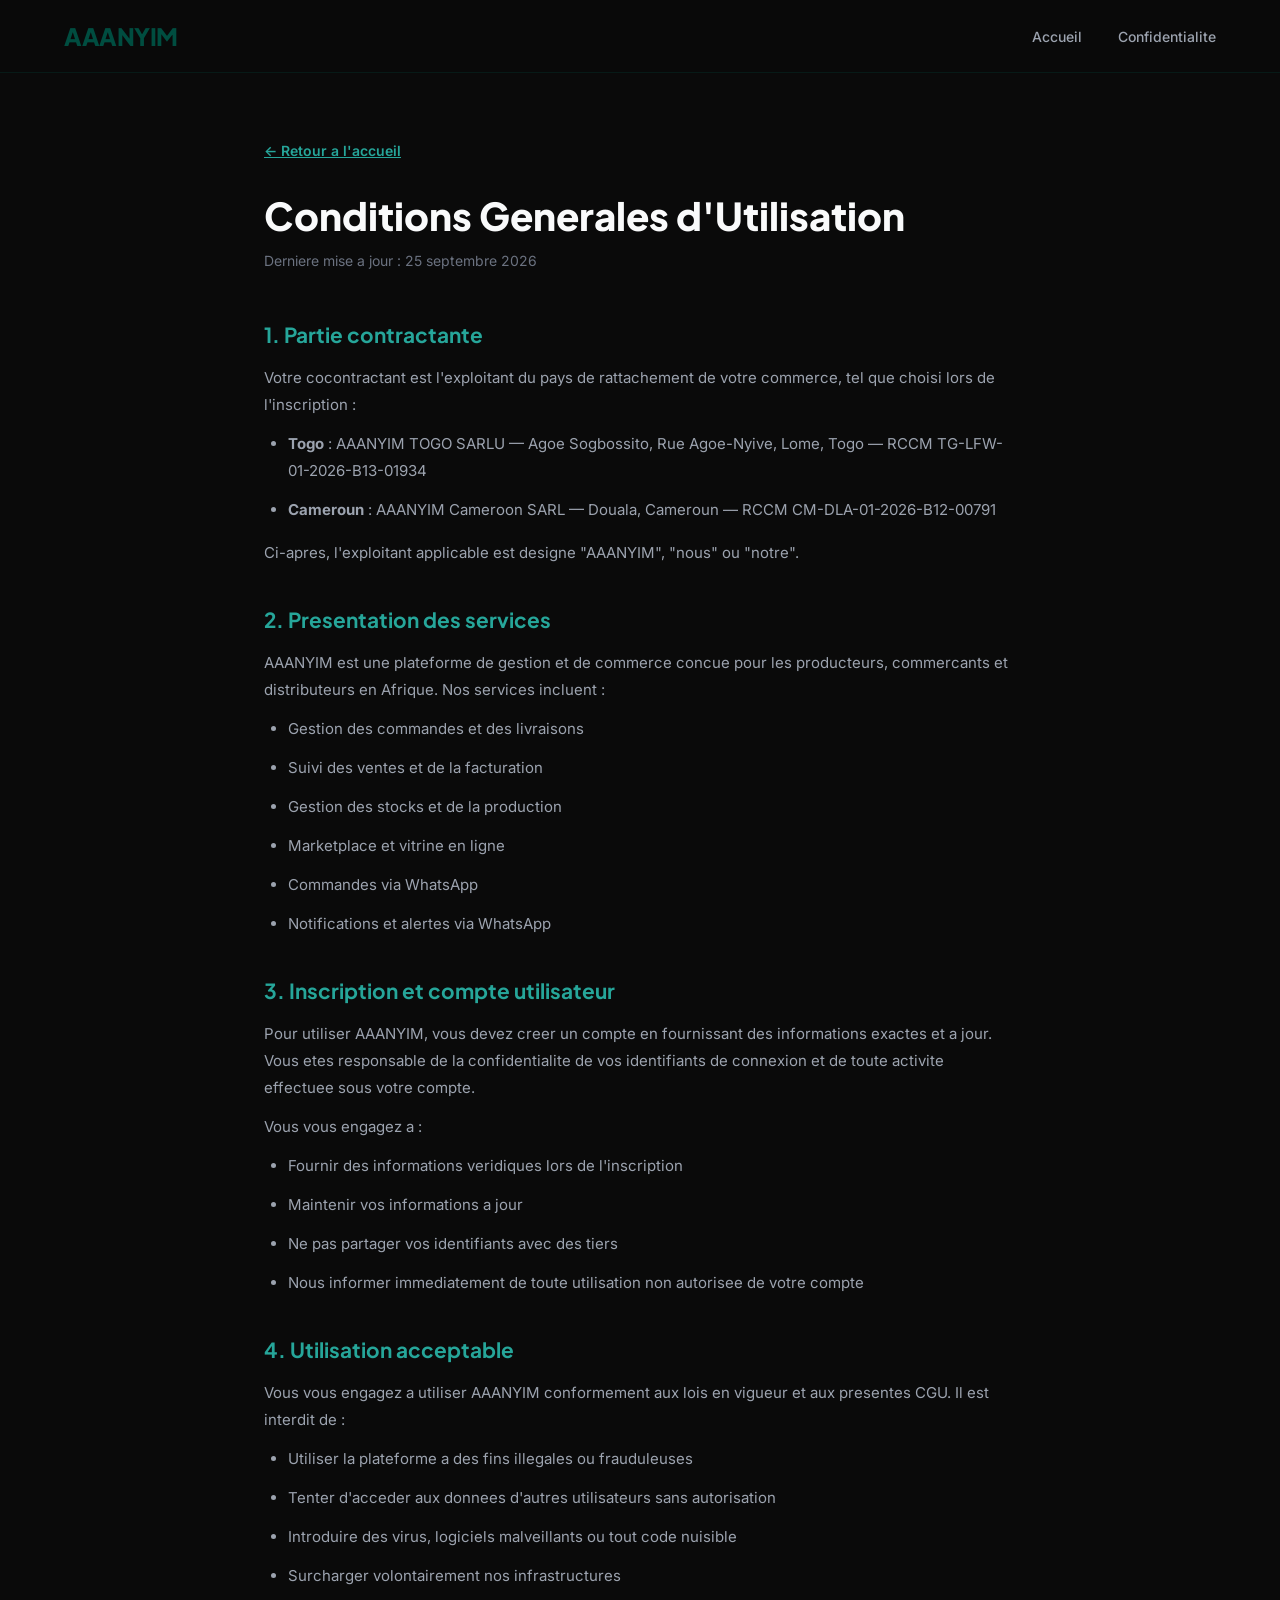
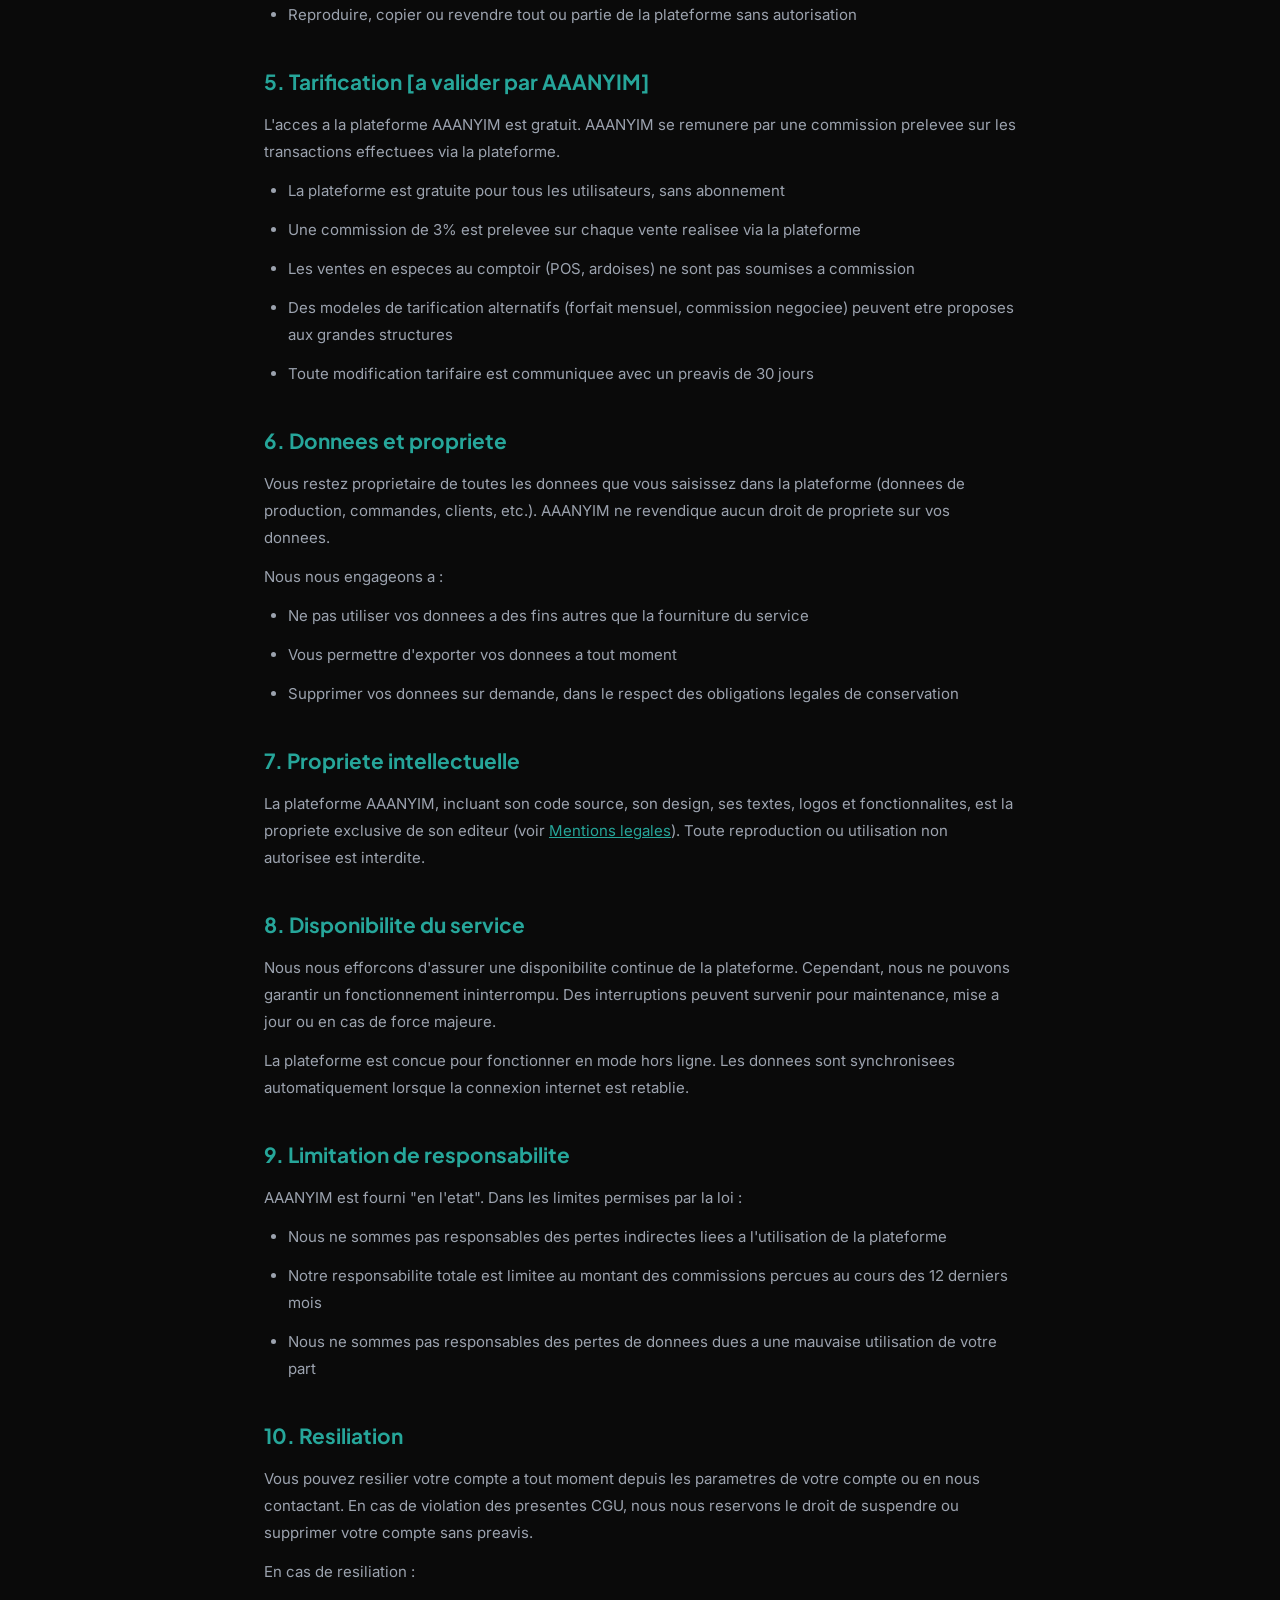
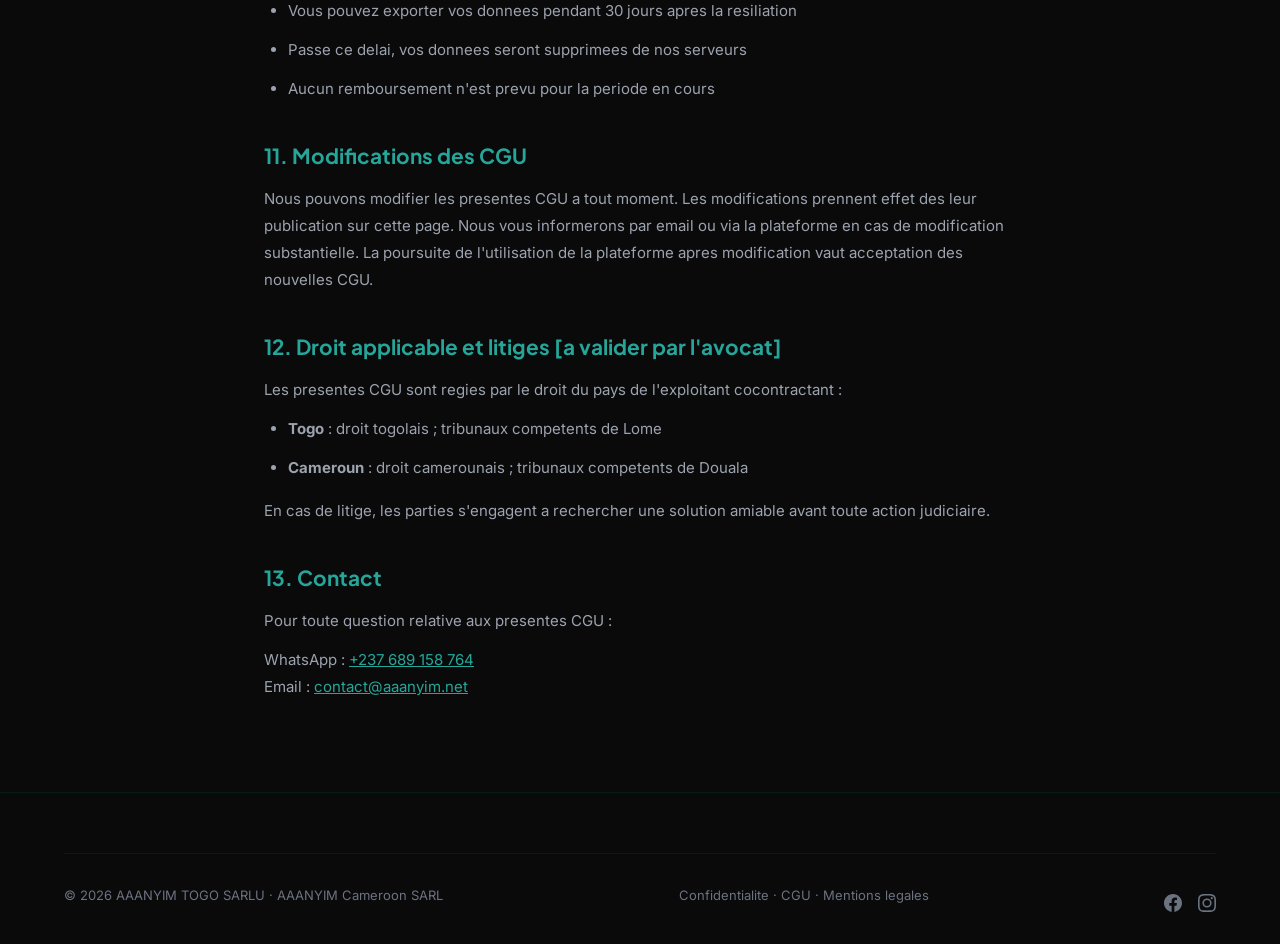
==== commit 995eb89e: "legal(confidentialite+cgu+mentions): refonte confidentialite + retouches CGU/mentions confidentialit" ====
--- a/cgu.html
+++ b/cgu.html
@@ -35,7 +35,7 @@
     <p class="legal-date">Derniere mise a jour : 25 septembre 2026</p>
 
     <h2>1. Partie contractante</h2>
-    <p>Votre cocontractant est l'exploitant du pays dans lequel vous utilisez la plateforme :</p>
+    <p>Votre cocontractant est l'exploitant du pays de rattachement de votre commerce, tel que choisi lors de l'inscription :</p>
     <ul>
       <li><strong>Togo</strong> : AAANYIM TOGO SARLU — Agoe Sogbossito, Rue Agoe-Nyive, Lome, Togo — RCCM TG-LFW-01-2026-B13-01934</li>
       <li><strong>Cameroun</strong> : AAANYIM Cameroon SARL — Douala, Cameroun — RCCM CM-DLA-01-2026-B12-00791</li>
@@ -73,7 +73,7 @@
       <li>Reproduire, copier ou revendre tout ou partie de la plateforme sans autorisation</li>
     </ul>
 
-    <h2>5. Tarification</h2>
+    <h2>5. Tarification [a valider par AAANYIM]</h2>
     <p>L'acces a la plateforme AAANYIM est gratuit. AAANYIM se remunere par une commission prelevee sur les transactions effectuees via la plateforme.</p>
     <ul>
       <li>La plateforme est gratuite pour tous les utilisateurs, sans abonnement</li>
@@ -143,6 +143,14 @@
         <a href="/cgu.html">CGU</a> &middot;
         <a href="/mentions-legales.html">Mentions legales</a>
       </span>
+      <span class="footer-socials">
+        <a href="https://web.facebook.com/profile.php?id=61588858364658" target="_blank" rel="noopener" aria-label="Facebook">
+          <svg width="18" height="18" viewBox="0 0 24 24" fill="currentColor"><path d="M24 12.073c0-6.627-5.373-12-12-12s-12 5.373-12 12c0 5.99 4.388 10.954 10.125 11.854v-8.385H7.078v-3.47h3.047V9.43c0-3.007 1.792-4.669 4.533-4.669 1.312 0 2.686.235 2.686.235v2.953H15.83c-1.491 0-1.956.925-1.956 1.874v2.25h3.328l-.532 3.47h-2.796v8.385C19.612 23.027 24 18.062 24 12.073z"/></svg>
+        </a>
+        <a href="https://www.instagram.com/aaanyim" target="_blank" rel="noopener" aria-label="Instagram">
+          <svg width="18" height="18" viewBox="0 0 24 24" fill="currentColor"><path d="M12 2.163c3.204 0 3.584.012 4.85.07 3.252.148 4.771 1.691 4.919 4.919.058 1.265.069 1.645.069 4.849 0 3.205-.012 3.584-.069 4.849-.149 3.225-1.664 4.771-4.919 4.919-1.266.058-1.644.07-4.85.07-3.204 0-3.584-.012-4.849-.07-3.26-.149-4.771-1.699-4.919-4.92-.058-1.265-.07-1.644-.07-4.849 0-3.204.013-3.583.07-4.849.149-3.227 1.664-4.771 4.919-4.919 1.266-.057 1.645-.069 4.849-.069zM12 0C8.741 0 8.333.014 7.053.072 2.695.272.273 2.69.073 7.052.014 8.333 0 8.741 0 12c0 3.259.014 3.668.072 4.948.2 4.358 2.618 6.78 6.98 6.98C8.333 23.986 8.741 24 12 24c3.259 0 3.668-.014 4.948-.072 4.354-.2 6.782-2.618 6.979-6.98.059-1.28.073-1.689.073-4.948 0-3.259-.014-3.667-.072-4.947-.196-4.354-2.617-6.78-6.979-6.98C15.668.014 15.259 0 12 0zm0 5.838a6.162 6.162 0 100 12.324 6.162 6.162 0 000-12.324zM12 16a4 4 0 110-8 4 4 0 010 8zm6.406-11.845a1.44 1.44 0 100 2.881 1.44 1.44 0 000-2.881z"/></svg>
+        </a>
+      </span>
     </div>
   </div>
 </footer>
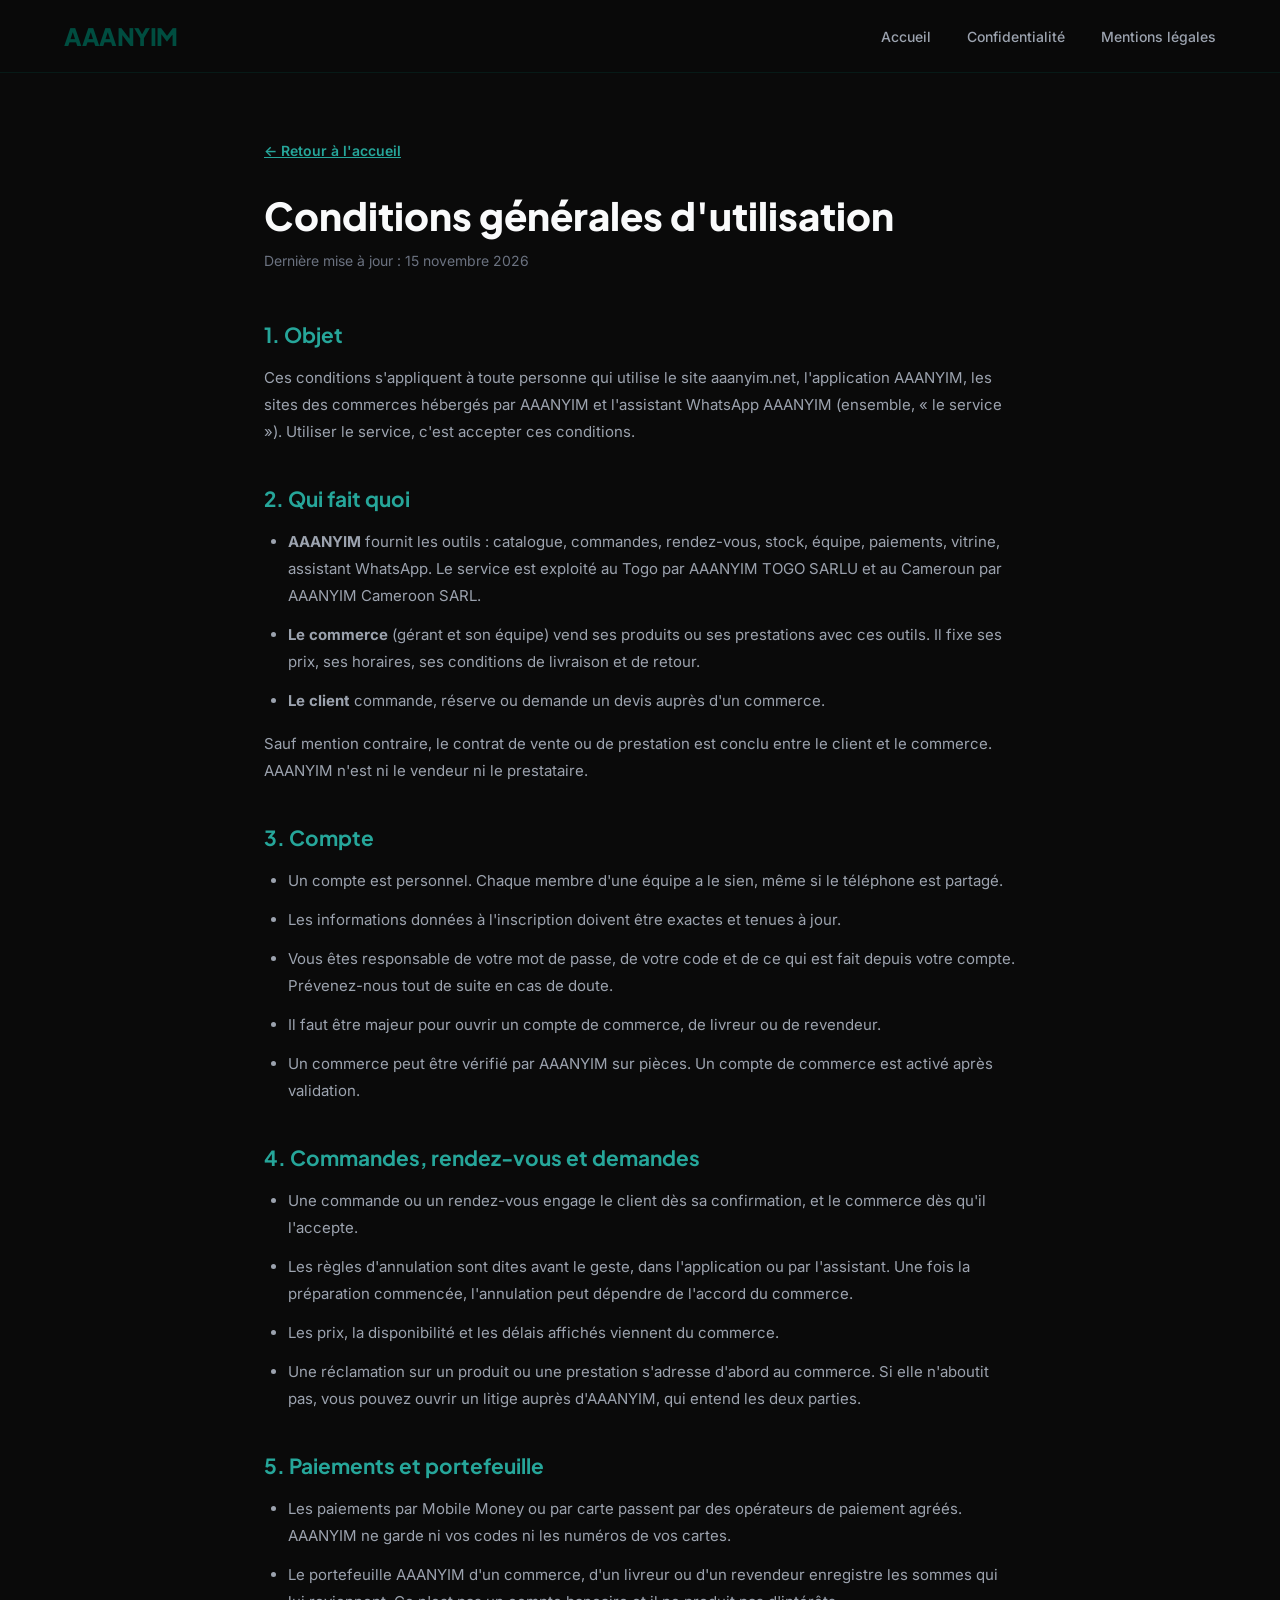
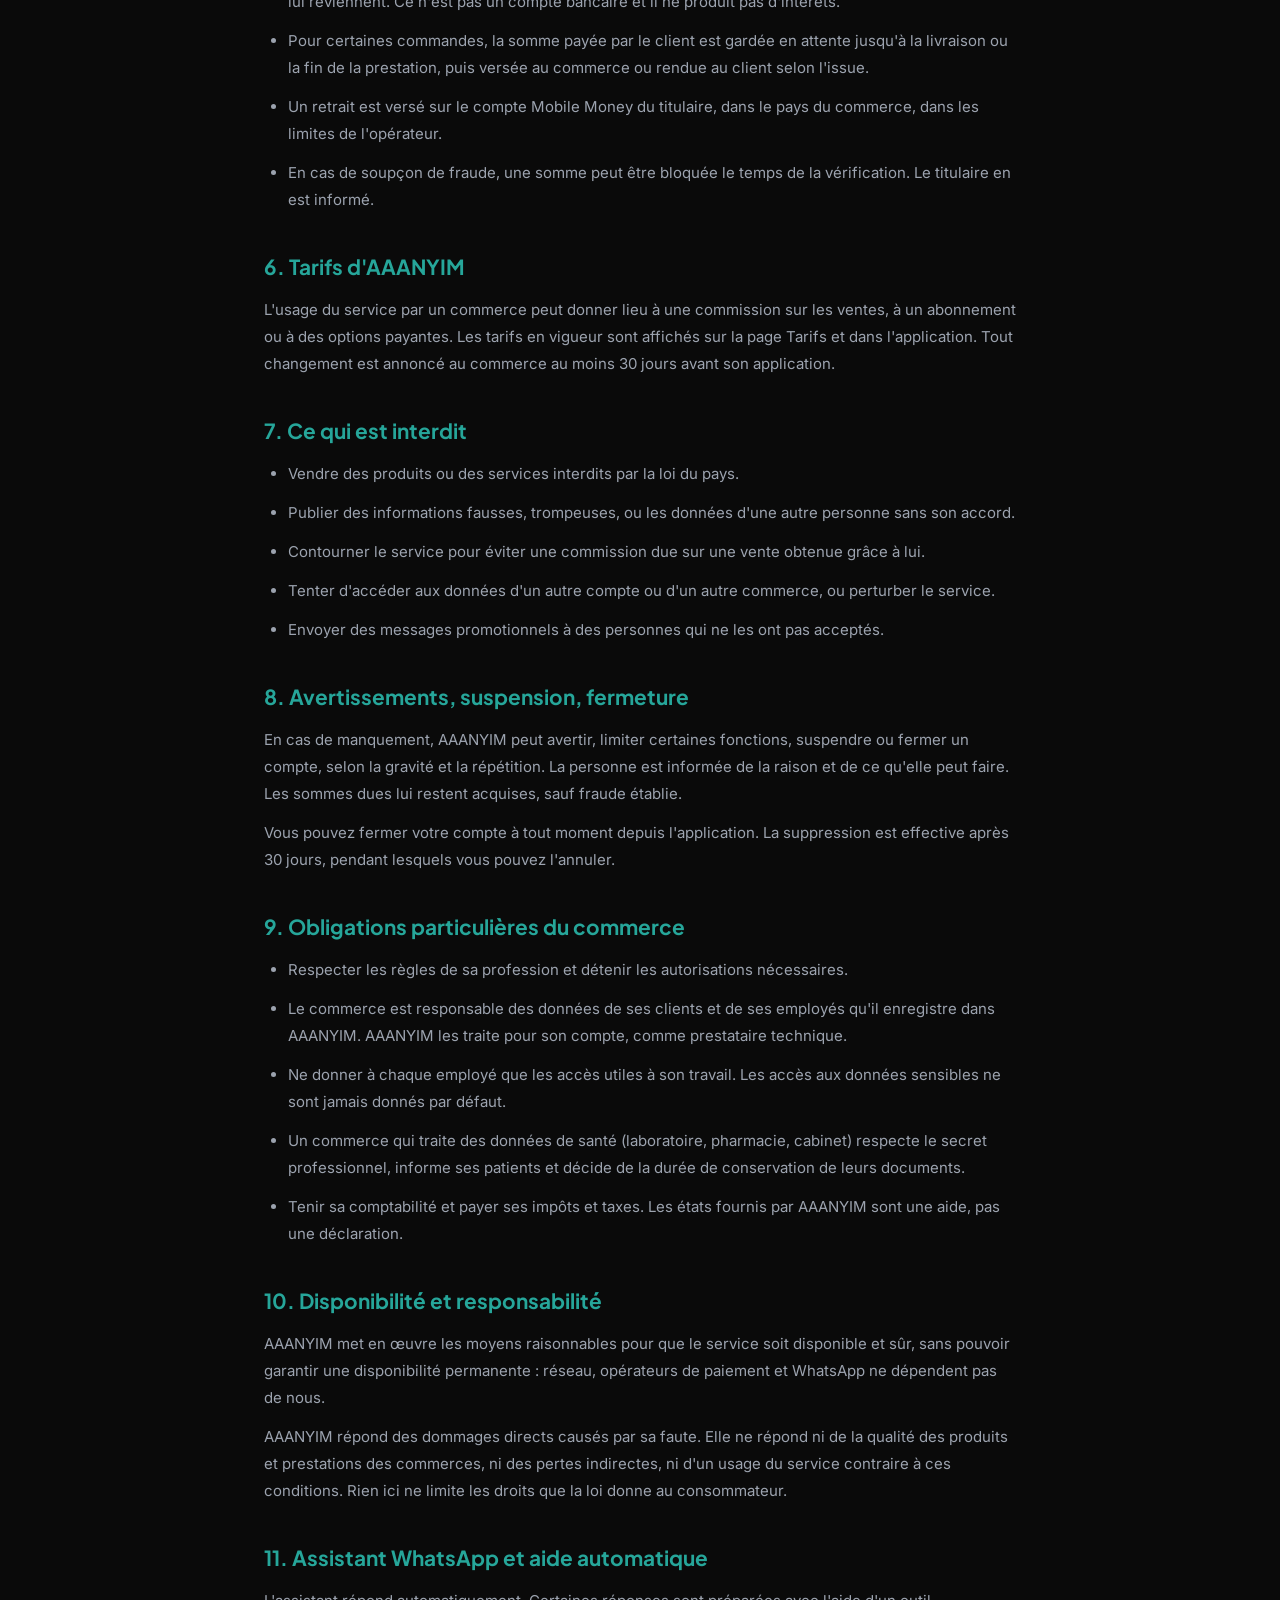
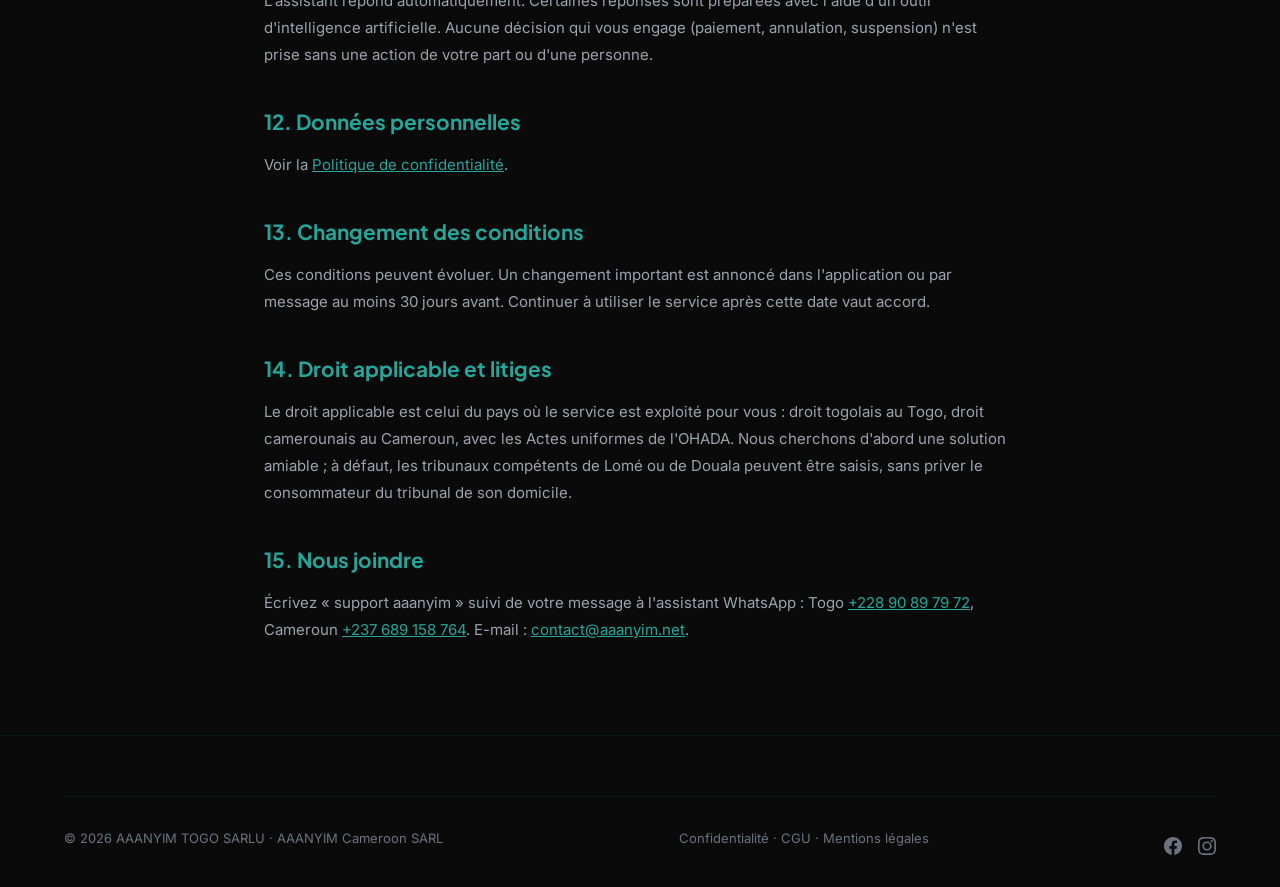
==== commit 18935141: "maj site : textes legaux du 15/11, exemples de conversations avec l assistant, activites par famille" ====
--- a/cgu.html
+++ b/cgu.html
@@ -3,10 +3,11 @@
 <head>
   <meta charset="UTF-8">
   <meta name="viewport" content="width=device-width, initial-scale=1.0">
-  <title>Conditions Generales d'Utilisation — AAANYIM</title>
-  <meta name="description" content="Conditions generales d'utilisation de la plateforme AAANYIM.">
-  <meta property="og:title" content="Conditions Generales d'Utilisation — AAANYIM">
-  <meta property="og:description" content="Conditions generales d'utilisation de la plateforme AAANYIM.">
+  <title>Conditions générales d'utilisation — AAANYIM</title>
+  <meta name="robots" content="noindex">
+  <meta name="description" content="Conditions générales d&#x27;utilisation d&#x27;AAANYIM : site, application et assistant WhatsApp.">
+  <meta property="og:title" content="Conditions générales d'utilisation — AAANYIM">
+  <meta property="og:description" content="Conditions générales d&#x27;utilisation d&#x27;AAANYIM : site, application et assistant WhatsApp.">
   <meta property="og:type" content="website">
   <meta property="og:url" content="https://www.aaanyim.net/cgu.html">
   <link rel="canonical" href="https://www.aaanyim.net/cgu.html">
@@ -23,114 +24,84 @@
     <a href="/" class="nav-logo">AAANYIM</a>
     <div class="nav-links">
       <a href="/">Accueil</a>
-      <a href="/confidentialite.html">Confidentialite</a>
+      <a href="/confidentialite.html">Confidentialité</a>
+      <a href="/mentions-legales.html">Mentions légales</a>
     </div>
   </div>
 </nav>
 
 <section class="legal-page">
   <div class="container container-narrow">
-    <a href="/" class="legal-back">&larr; Retour a l'accueil</a>
-    <h1>Conditions Generales d'Utilisation</h1>
-    <p class="legal-date">Derniere mise a jour : 25 septembre 2026</p>
+    <a href="/" class="legal-back">&larr; Retour à l'accueil</a>
+    <h1>Conditions générales d'utilisation</h1>
+    <p class="legal-date">Dernière mise à jour : 15 novembre 2026</p>
 
-    <h2>1. Partie contractante</h2>
-    <p>Votre cocontractant est l'exploitant du pays de rattachement de votre commerce, tel que choisi lors de l'inscription :</p>
+    <h2>1. Objet</h2>
+    <p>Ces conditions s'appliquent à toute personne qui utilise le site aaanyim.net, l'application AAANYIM, les sites des commerces hébergés par AAANYIM et l'assistant WhatsApp AAANYIM (ensemble, « le service »). Utiliser le service, c'est accepter ces conditions.</p>
+    <h2>2. Qui fait quoi</h2>
     <ul>
-      <li><strong>Togo</strong> : AAANYIM TOGO SARLU — Agoe Sogbossito, Rue Agoe-Nyive, Lome, Togo — RCCM TG-LFW-01-2026-B13-01934</li>
-      <li><strong>Cameroun</strong> : AAANYIM Cameroon SARL — Douala, Cameroun — RCCM CM-DLA-01-2026-B12-00791</li>
+      <li><strong>AAANYIM</strong> fournit les outils : catalogue, commandes, rendez-vous, stock, équipe, paiements, vitrine, assistant WhatsApp. Le service est exploité au Togo par AAANYIM TOGO SARLU et au Cameroun par AAANYIM Cameroon SARL.</li>
+      <li><strong>Le commerce</strong> (gérant et son équipe) vend ses produits ou ses prestations avec ces outils. Il fixe ses prix, ses horaires, ses conditions de livraison et de retour.</li>
+      <li><strong>Le client</strong> commande, réserve ou demande un devis auprès d'un commerce.</li>
     </ul>
-    <p>Ci-apres, l'exploitant applicable est designe "AAANYIM", "nous" ou "notre".</p>
-
-    <h2>2. Presentation des services</h2>
-    <p>AAANYIM est une plateforme de gestion et de commerce concue pour les producteurs, commercants et distributeurs en Afrique. Nos services incluent :</p>
+    <p>Sauf mention contraire, le contrat de vente ou de prestation est conclu entre le client et le commerce. AAANYIM n'est ni le vendeur ni le prestataire.</p>
+    <h2>3. Compte</h2>
     <ul>
-      <li>Gestion des commandes et des livraisons</li>
-      <li>Suivi des ventes et de la facturation</li>
-      <li>Gestion des stocks et de la production</li>
-      <li>Marketplace et vitrine en ligne</li>
-      <li>Commandes via WhatsApp</li>
-      <li>Notifications et alertes via WhatsApp</li>
+      <li>Un compte est personnel. Chaque membre d'une équipe a le sien, même si le téléphone est partagé.</li>
+      <li>Les informations données à l'inscription doivent être exactes et tenues à jour.</li>
+      <li>Vous êtes responsable de votre mot de passe, de votre code et de ce qui est fait depuis votre compte. Prévenez-nous tout de suite en cas de doute.</li>
+      <li>Il faut être majeur pour ouvrir un compte de commerce, de livreur ou de revendeur.</li>
+      <li>Un commerce peut être vérifié par AAANYIM sur pièces. Un compte de commerce est activé après validation.</li>
     </ul>
-
-    <h2>3. Inscription et compte utilisateur</h2>
-    <p>Pour utiliser AAANYIM, vous devez creer un compte en fournissant des informations exactes et a jour. Vous etes responsable de la confidentialite de vos identifiants de connexion et de toute activite effectuee sous votre compte.</p>
-    <p>Vous vous engagez a :</p>
+    <h2>4. Commandes, rendez-vous et demandes</h2>
     <ul>
-      <li>Fournir des informations veridiques lors de l'inscription</li>
-      <li>Maintenir vos informations a jour</li>
-      <li>Ne pas partager vos identifiants avec des tiers</li>
-      <li>Nous informer immediatement de toute utilisation non autorisee de votre compte</li>
+      <li>Une commande ou un rendez-vous engage le client dès sa confirmation, et le commerce dès qu'il l'accepte.</li>
+      <li>Les règles d'annulation sont dites avant le geste, dans l'application ou par l'assistant. Une fois la préparation commencée, l'annulation peut dépendre de l'accord du commerce.</li>
+      <li>Les prix, la disponibilité et les délais affichés viennent du commerce.</li>
+      <li>Une réclamation sur un produit ou une prestation s'adresse d'abord au commerce. Si elle n'aboutit pas, vous pouvez ouvrir un litige auprès d'AAANYIM, qui entend les deux parties.</li>
     </ul>
-
-    <h2>4. Utilisation acceptable</h2>
-    <p>Vous vous engagez a utiliser AAANYIM conformement aux lois en vigueur et aux presentes CGU. Il est interdit de :</p>
+    <h2>5. Paiements et portefeuille</h2>
     <ul>
-      <li>Utiliser la plateforme a des fins illegales ou frauduleuses</li>
-      <li>Tenter d'acceder aux donnees d'autres utilisateurs sans autorisation</li>
-      <li>Introduire des virus, logiciels malveillants ou tout code nuisible</li>
-      <li>Surcharger volontairement nos infrastructures</li>
-      <li>Reproduire, copier ou revendre tout ou partie de la plateforme sans autorisation</li>
+      <li>Les paiements par Mobile Money ou par carte passent par des opérateurs de paiement agréés. AAANYIM ne garde ni vos codes ni les numéros de vos cartes.</li>
+      <li>Le portefeuille AAANYIM d'un commerce, d'un livreur ou d'un revendeur enregistre les sommes qui lui reviennent. Ce n'est pas un compte bancaire et il ne produit pas d'intérêts.</li>
+      <li>Pour certaines commandes, la somme payée par le client est gardée en attente jusqu'à la livraison ou la fin de la prestation, puis versée au commerce ou rendue au client selon l'issue.</li>
+      <li>Un retrait est versé sur le compte Mobile Money du titulaire, dans le pays du commerce, dans les limites de l'opérateur.</li>
+      <li>En cas de soupçon de fraude, une somme peut être bloquée le temps de la vérification. Le titulaire en est informé.</li>
     </ul>
-
-    <h2>5. Tarification [a valider par AAANYIM]</h2>
-    <p>L'acces a la plateforme AAANYIM est gratuit. AAANYIM se remunere par une commission prelevee sur les transactions effectuees via la plateforme.</p>
+    <h2>6. Tarifs d'AAANYIM</h2>
+    <p>L'usage du service par un commerce peut donner lieu à une commission sur les ventes, à un abonnement ou à des options payantes. Les tarifs en vigueur sont affichés sur la page Tarifs et dans l'application. Tout changement est annoncé au commerce au moins 30 jours avant son application.</p>
+    <h2>7. Ce qui est interdit</h2>
     <ul>
-      <li>La plateforme est gratuite pour tous les utilisateurs, sans abonnement</li>
-      <li>Une commission de 3% est prelevee sur chaque vente realisee via la plateforme</li>
-      <li>Les ventes en especes au comptoir (POS, ardoises) ne sont pas soumises a commission</li>
-      <li>Des modeles de tarification alternatifs (forfait mensuel, commission negociee) peuvent etre proposes aux grandes structures</li>
-      <li>Toute modification tarifaire est communiquee avec un preavis de 30 jours</li>
+      <li>Vendre des produits ou des services interdits par la loi du pays.</li>
+      <li>Publier des informations fausses, trompeuses, ou les données d'une autre personne sans son accord.</li>
+      <li>Contourner le service pour éviter une commission due sur une vente obtenue grâce à lui.</li>
+      <li>Tenter d'accéder aux données d'un autre compte ou d'un autre commerce, ou perturber le service.</li>
+      <li>Envoyer des messages promotionnels à des personnes qui ne les ont pas acceptés.</li>
     </ul>
-
-    <h2>6. Donnees et propriete</h2>
-    <p>Vous restez proprietaire de toutes les donnees que vous saisissez dans la plateforme (donnees de production, commandes, clients, etc.). AAANYIM ne revendique aucun droit de propriete sur vos donnees.</p>
-    <p>Nous nous engageons a :</p>
+    <h2>8. Avertissements, suspension, fermeture</h2>
+    <p>En cas de manquement, AAANYIM peut avertir, limiter certaines fonctions, suspendre ou fermer un compte, selon la gravité et la répétition. La personne est informée de la raison et de ce qu'elle peut faire. Les sommes dues lui restent acquises, sauf fraude établie.</p>
+    <p>Vous pouvez fermer votre compte à tout moment depuis l'application. La suppression est effective après 30 jours, pendant lesquels vous pouvez l'annuler.</p>
+    <h2>9. Obligations particulières du commerce</h2>
     <ul>
-      <li>Ne pas utiliser vos donnees a des fins autres que la fourniture du service</li>
-      <li>Vous permettre d'exporter vos donnees a tout moment</li>
-      <li>Supprimer vos donnees sur demande, dans le respect des obligations legales de conservation</li>
+      <li>Respecter les règles de sa profession et détenir les autorisations nécessaires.</li>
+      <li>Le commerce est responsable des données de ses clients et de ses employés qu'il enregistre dans AAANYIM. AAANYIM les traite pour son compte, comme prestataire technique.</li>
+      <li>Ne donner à chaque employé que les accès utiles à son travail. Les accès aux données sensibles ne sont jamais donnés par défaut.</li>
+      <li>Un commerce qui traite des données de santé (laboratoire, pharmacie, cabinet) respecte le secret professionnel, informe ses patients et décide de la durée de conservation de leurs documents.</li>
+      <li>Tenir sa comptabilité et payer ses impôts et taxes. Les états fournis par AAANYIM sont une aide, pas une déclaration.</li>
     </ul>
-
-    <h2>7. Propriete intellectuelle</h2>
-    <p>La plateforme AAANYIM, incluant son code source, son design, ses textes, logos et fonctionnalites, est la propriete exclusive de son editeur (voir <a href="/mentions-legales.html">Mentions legales</a>). Toute reproduction ou utilisation non autorisee est interdite.</p>
-
-    <h2>8. Disponibilite du service</h2>
-    <p>Nous nous efforcons d'assurer une disponibilite continue de la plateforme. Cependant, nous ne pouvons garantir un fonctionnement ininterrompu. Des interruptions peuvent survenir pour maintenance, mise a jour ou en cas de force majeure.</p>
-    <p>La plateforme est concue pour fonctionner en mode hors ligne. Les donnees sont synchronisees automatiquement lorsque la connexion internet est retablie.</p>
-
-    <h2>9. Limitation de responsabilite</h2>
-    <p>AAANYIM est fourni "en l'etat". Dans les limites permises par la loi :</p>
-    <ul>
-      <li>Nous ne sommes pas responsables des pertes indirectes liees a l'utilisation de la plateforme</li>
-      <li>Notre responsabilite totale est limitee au montant des commissions percues au cours des 12 derniers mois</li>
-      <li>Nous ne sommes pas responsables des pertes de donnees dues a une mauvaise utilisation de votre part</li>
-    </ul>
-
-    <h2>10. Resiliation</h2>
-    <p>Vous pouvez resilier votre compte a tout moment depuis les parametres de votre compte ou en nous contactant. En cas de violation des presentes CGU, nous nous reservons le droit de suspendre ou supprimer votre compte sans preavis.</p>
-    <p>En cas de resiliation :</p>
-    <ul>
-      <li>Vous pouvez exporter vos donnees pendant 30 jours apres la resiliation</li>
-      <li>Passe ce delai, vos donnees seront supprimees de nos serveurs</li>
-      <li>Aucun remboursement n'est prevu pour la periode en cours</li>
-    </ul>
-
-    <h2>11. Modifications des CGU</h2>
-    <p>Nous pouvons modifier les presentes CGU a tout moment. Les modifications prennent effet des leur publication sur cette page. Nous vous informerons par email ou via la plateforme en cas de modification substantielle. La poursuite de l'utilisation de la plateforme apres modification vaut acceptation des nouvelles CGU.</p>
-
-    <h2>12. Droit applicable et litiges [a valider par l'avocat]</h2>
-    <p>Les presentes CGU sont regies par le droit du pays de l'exploitant cocontractant :</p>
-    <ul>
-      <li><strong>Togo</strong> : droit togolais ; tribunaux competents de Lome</li>
-      <li><strong>Cameroun</strong> : droit camerounais ; tribunaux competents de Douala</li>
-    </ul>
-    <p>En cas de litige, les parties s'engagent a rechercher une solution amiable avant toute action judiciaire.</p>
-
-    <h2>13. Contact</h2>
-    <p>Pour toute question relative aux presentes CGU :</p>
-    <p>WhatsApp : <a href="https://wa.me/237689158764">+237 689 158 764</a><br>
-    Email : <a href="mailto:contact@aaanyim.net">contact@aaanyim.net</a></p>
+    <h2>10. Disponibilité et responsabilité</h2>
+    <p>AAANYIM met en œuvre les moyens raisonnables pour que le service soit disponible et sûr, sans pouvoir garantir une disponibilité permanente : réseau, opérateurs de paiement et WhatsApp ne dépendent pas de nous.</p>
+    <p>AAANYIM répond des dommages directs causés par sa faute. Elle ne répond ni de la qualité des produits et prestations des commerces, ni des pertes indirectes, ni d'un usage du service contraire à ces conditions. Rien ici ne limite les droits que la loi donne au consommateur.</p>
+    <h2>11. Assistant WhatsApp et aide automatique</h2>
+    <p>L'assistant répond automatiquement. Certaines réponses sont préparées avec l'aide d'un outil d'intelligence artificielle. Aucune décision qui vous engage (paiement, annulation, suspension) n'est prise sans une action de votre part ou d'une personne.</p>
+    <h2>12. Données personnelles</h2>
+    <p>Voir la <a href="/confidentialite.html">Politique de confidentialité</a>.</p>
+    <h2>13. Changement des conditions</h2>
+    <p>Ces conditions peuvent évoluer. Un changement important est annoncé dans l'application ou par message au moins 30 jours avant. Continuer à utiliser le service après cette date vaut accord.</p>
+    <h2>14. Droit applicable et litiges</h2>
+    <p>Le droit applicable est celui du pays où le service est exploité pour vous : droit togolais au Togo, droit camerounais au Cameroun, avec les Actes uniformes de l'OHADA. Nous cherchons d'abord une solution amiable ; à défaut, les tribunaux compétents de Lomé ou de Douala peuvent être saisis, sans priver le consommateur du tribunal de son domicile.</p>
+    <h2>15. Nous joindre</h2>
+    <p>Écrivez « support aaanyim » suivi de votre message à l'assistant WhatsApp : Togo <a href="https://wa.me/22890897972" target="_blank" rel="noopener">+228 90 89 79 72</a>, Cameroun <a href="https://wa.me/237689158764" target="_blank" rel="noopener">+237 689 158 764</a>. E-mail : <a href="mailto:contact@aaanyim.net">contact@aaanyim.net</a>.</p>
   </div>
 </section>
 
@@ -139,9 +110,9 @@
     <div class="footer-bottom">
       <span>&copy; 2026 AAANYIM TOGO SARLU &middot; AAANYIM Cameroon SARL</span>
       <span class="footer-legal-links">
-        <a href="/confidentialite.html">Confidentialite</a> &middot;
+        <a href="/confidentialite.html">Confidentialité</a> &middot;
         <a href="/cgu.html">CGU</a> &middot;
-        <a href="/mentions-legales.html">Mentions legales</a>
+        <a href="/mentions-legales.html">Mentions légales</a>
       </span>
       <span class="footer-socials">
         <a href="https://web.facebook.com/profile.php?id=61588858364658" target="_blank" rel="noopener" aria-label="Facebook">
@@ -154,6 +125,7 @@
     </div>
   </div>
 </footer>
+<script src="/js/config.js"></script>
 
 </body>
 </html>
--- a/css/style.css
+++ b/css/style.css
@@ -598,6 +598,10 @@
 .legal-page p, .legal-page li { color: var(--text-secondary); line-height: 1.8; font-size: 15px; margin-bottom: 12px; }
 .legal-page ul { padding-left: 24px; margin-bottom: 16px; }
 .legal-page a { color: var(--teal-400); text-decoration: underline; }
+.legal-table-wrap { overflow-x: auto; margin-bottom: 20px; }
+.legal-table { width: 100%; border-collapse: collapse; font-size: 14px; }
+.legal-table th, .legal-table td { text-align: left; vertical-align: top; padding: 10px 12px; border-bottom: 1px solid rgba(128,128,128,0.25); color: var(--text-secondary); line-height: 1.5; }
+.legal-table th { color: var(--text-primary, inherit); font-weight: 700; }
 .legal-back { display: inline-block; margin-bottom: 32px; color: var(--teal-400); font-weight: 600; font-size: 14px; }
 .legal-back:hover { text-decoration: underline; }
 .footer-legal-links a { color: var(--text-muted); }
@@ -623,3 +627,19 @@
   .footer-grid { grid-template-columns: 1fr; }
   .footer-bottom { flex-direction: column; gap: 12px; text-align: center; }
 }
+
+/* Exemples de conversations avec l'assistant (section "Chaque personne a son interface") */
+.chat-grid { display: grid; grid-template-columns: repeat(auto-fit, minmax(280px, 1fr)); gap: 24px; text-align: left; align-items: start; }
+.chat-card { background: #0B141A; border-radius: 20px; overflow: hidden; box-shadow: 0 12px 40px rgba(0,0,0,0.4); border: 1px solid rgba(255,255,255,0.08); }
+.chat-head { background: #1F2C34; padding: 14px 16px 12px; position: relative; }
+.chat-title { color: #fff; font-weight: 700; font-size: 15px; margin: 0; padding-right: 70px; }
+.chat-desc { color: rgba(255,255,255,0.65); font-size: 13px; margin: 4px 0 0; line-height: 1.4; }
+.chat-tag { position: absolute; top: 12px; right: 12px; font-size: 11px; font-weight: 700; color: #0B141A; background: #E9C46A; border-radius: 999px; padding: 2px 8px; }
+.chat-body { padding: 14px 12px 16px; display: flex; flex-direction: column; gap: 6px; }
+.chat-bubble { max-width: 88%; padding: 8px 10px; border-radius: 10px; font-size: 13.5px; line-height: 1.45; color: #E9EDEF; word-wrap: break-word; }
+.chat-bot { background: #1F2C34; align-self: flex-start; border-top-left-radius: 2px; }
+.chat-me { background: #005C4B; align-self: flex-end; border-top-right-radius: 2px; }
+.chat-btns { display: flex; flex-direction: column; gap: 4px; max-width: 88%; align-self: flex-start; width: 88%; }
+.chat-btn { background: #1F2C34; color: #53BDEB; text-align: center; font-size: 13.5px; font-weight: 600; padding: 8px 10px; border-radius: 10px; }
+.form-notice { font-size: 12.5px; line-height: 1.5; color: var(--text-muted); margin: 10px 0 0; }
+.form-notice a { color: var(--teal-400); }
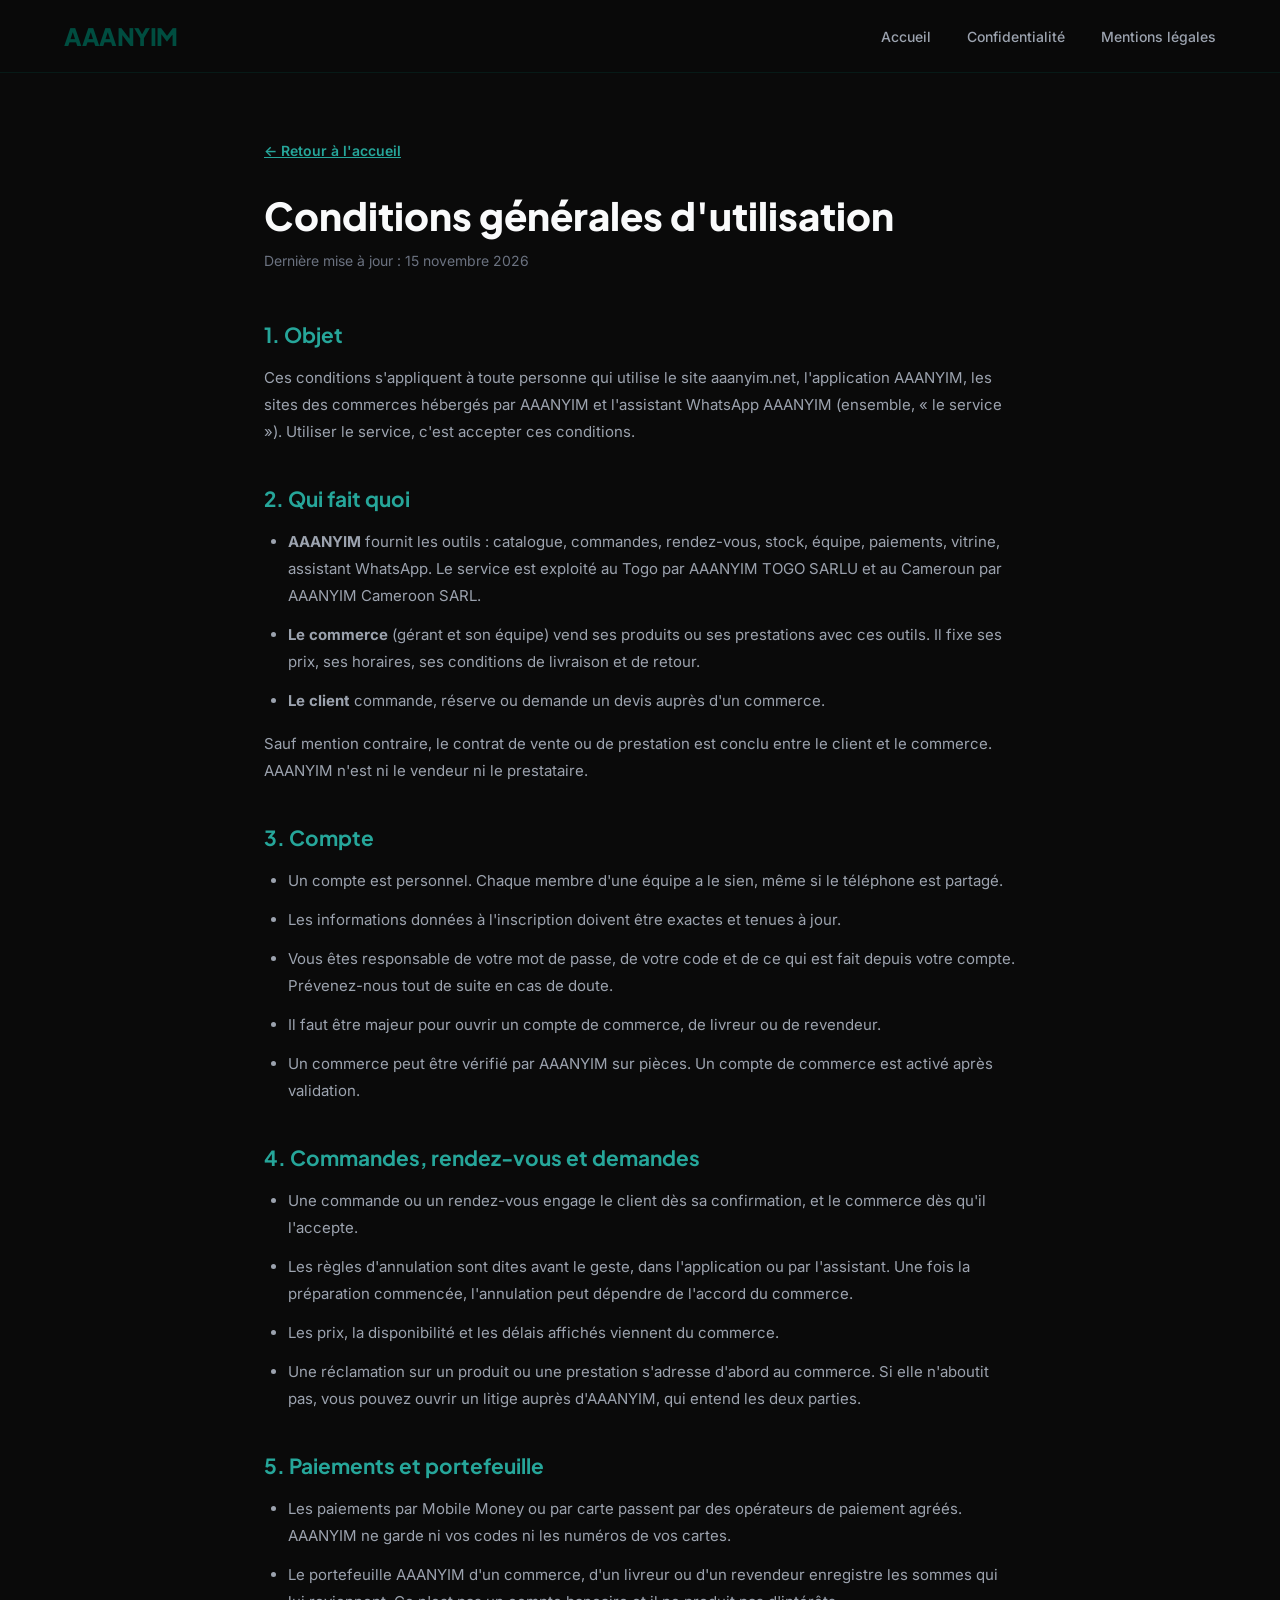
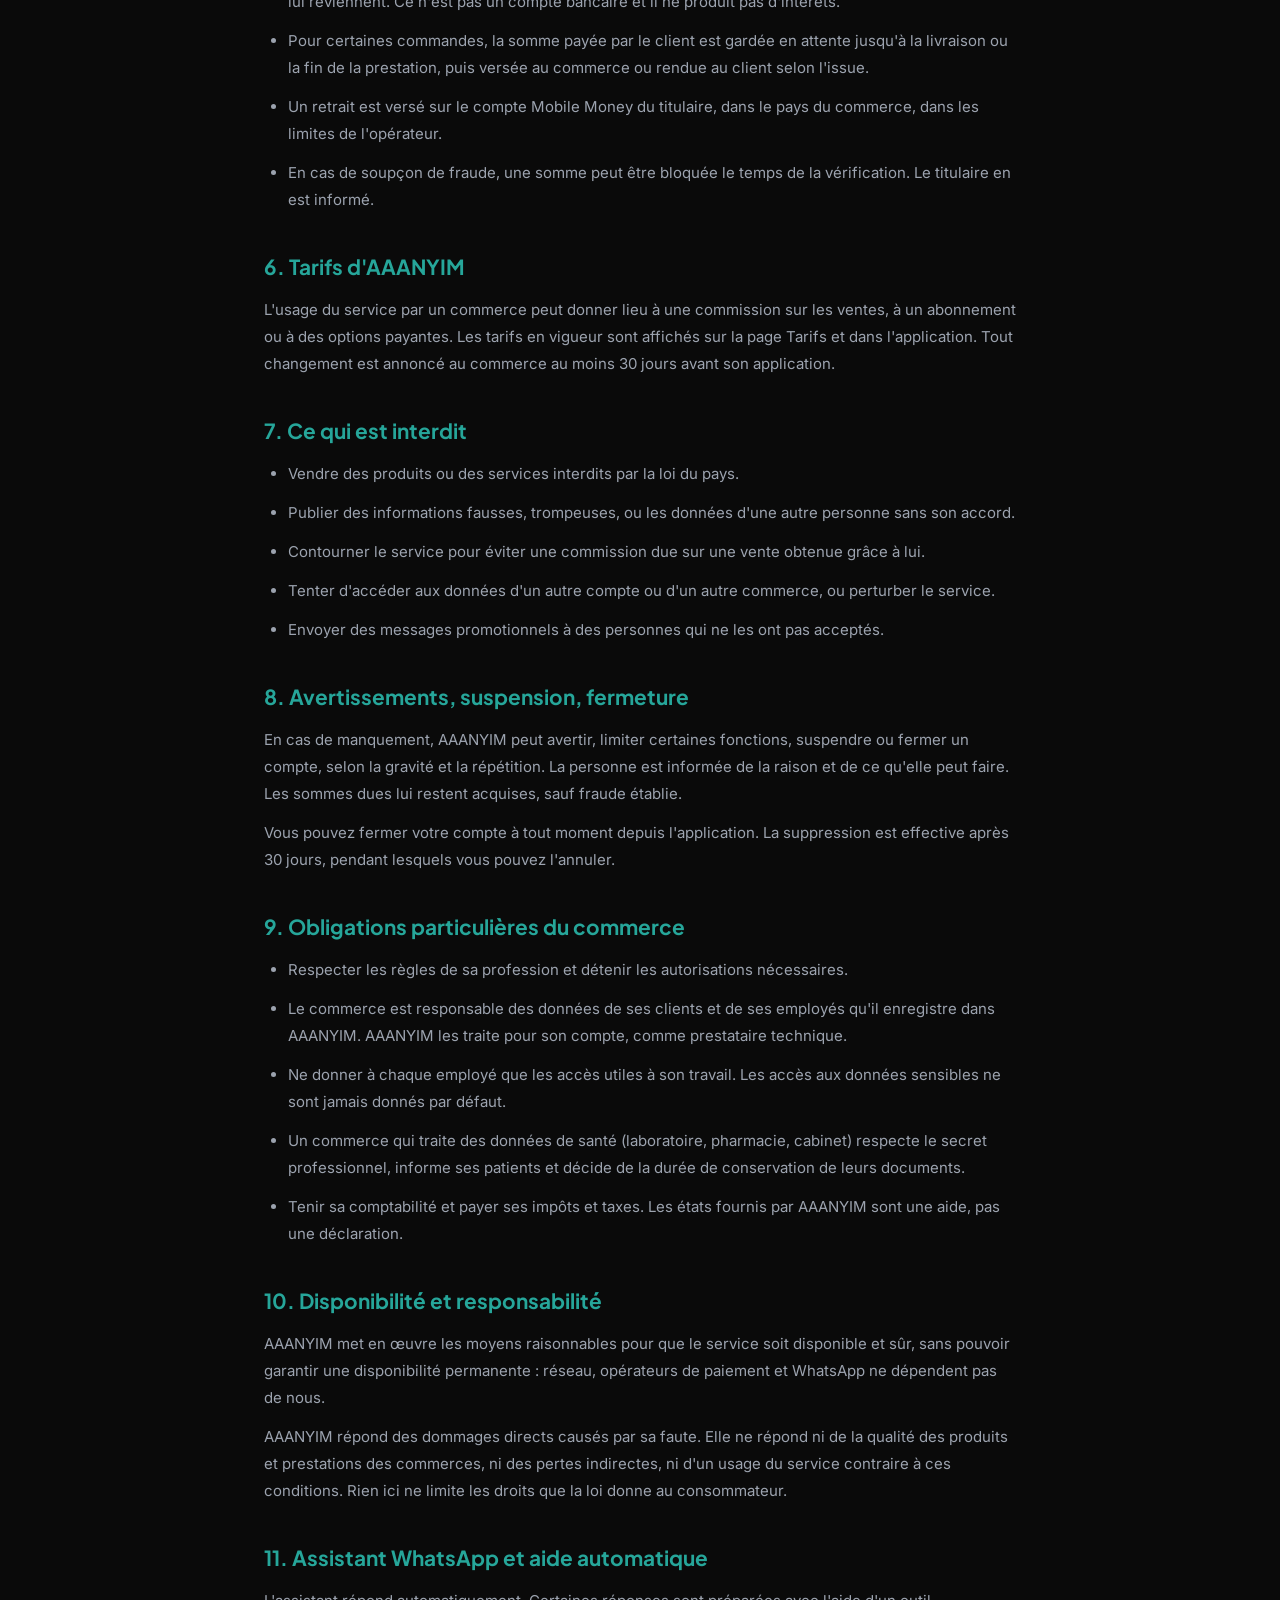
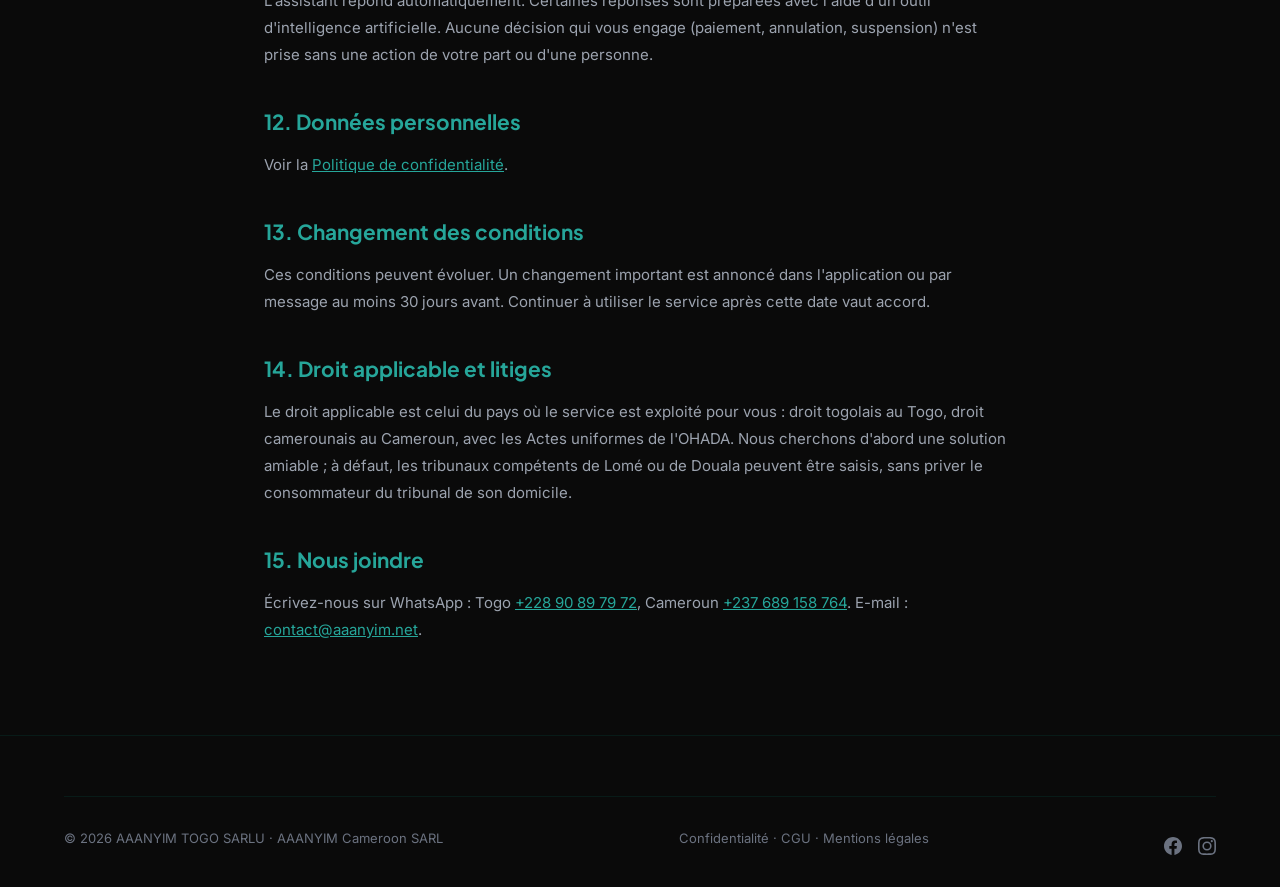
==== commit aaf2a933: "site : seulement ce qui est en service aujourd hui (3 conversations client, activites, textes legaux" ====
--- a/cgu.html
+++ b/cgu.html
@@ -101,7 +101,7 @@
     <h2>14. Droit applicable et litiges</h2>
     <p>Le droit applicable est celui du pays où le service est exploité pour vous : droit togolais au Togo, droit camerounais au Cameroun, avec les Actes uniformes de l'OHADA. Nous cherchons d'abord une solution amiable ; à défaut, les tribunaux compétents de Lomé ou de Douala peuvent être saisis, sans priver le consommateur du tribunal de son domicile.</p>
     <h2>15. Nous joindre</h2>
-    <p>Écrivez « support aaanyim » suivi de votre message à l'assistant WhatsApp : Togo <a href="https://wa.me/22890897972" target="_blank" rel="noopener">+228 90 89 79 72</a>, Cameroun <a href="https://wa.me/237689158764" target="_blank" rel="noopener">+237 689 158 764</a>. E-mail : <a href="mailto:contact@aaanyim.net">contact@aaanyim.net</a>.</p>
+    <p>Écrivez-nous sur WhatsApp : Togo <a href="https://wa.me/22890897972" target="_blank" rel="noopener">+228 90 89 79 72</a>, Cameroun <a href="https://wa.me/237689158764" target="_blank" rel="noopener">+237 689 158 764</a>. E-mail : <a href="mailto:contact@aaanyim.net">contact@aaanyim.net</a>.</p>
   </div>
 </section>
 
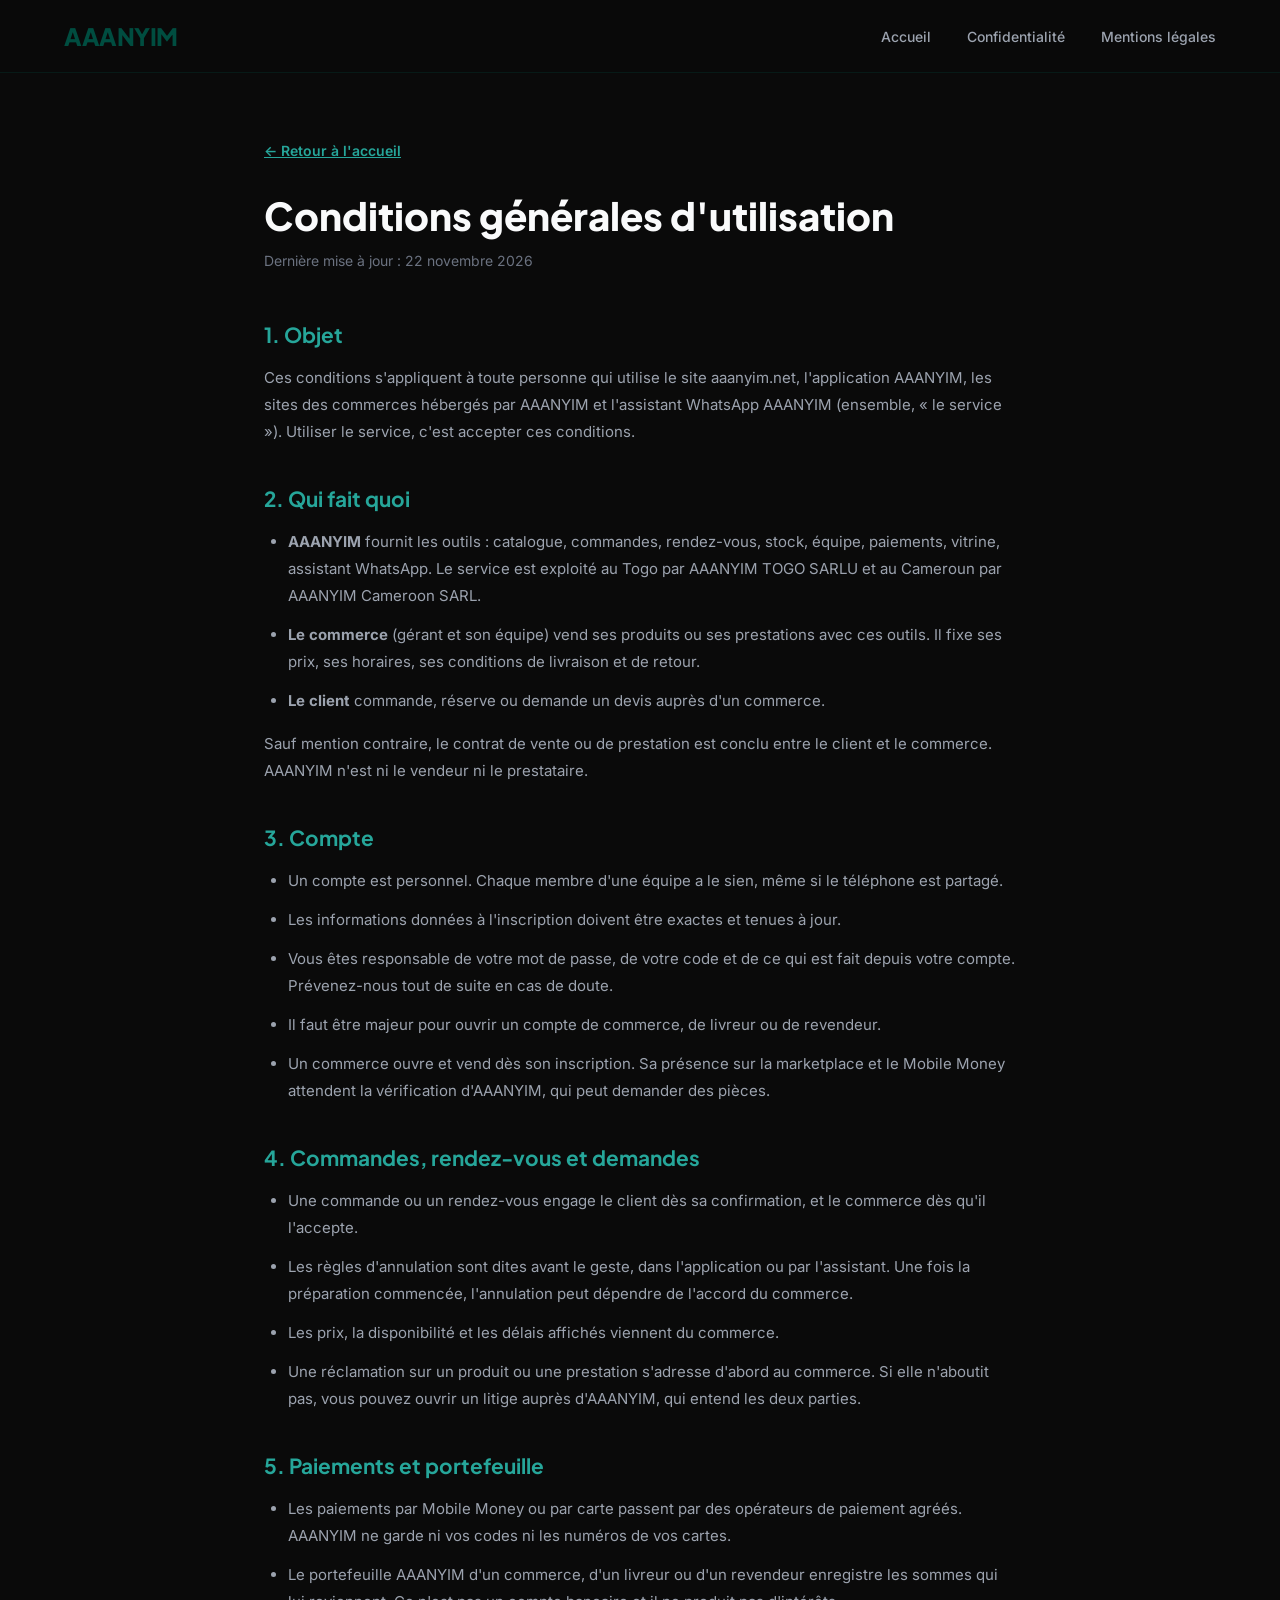
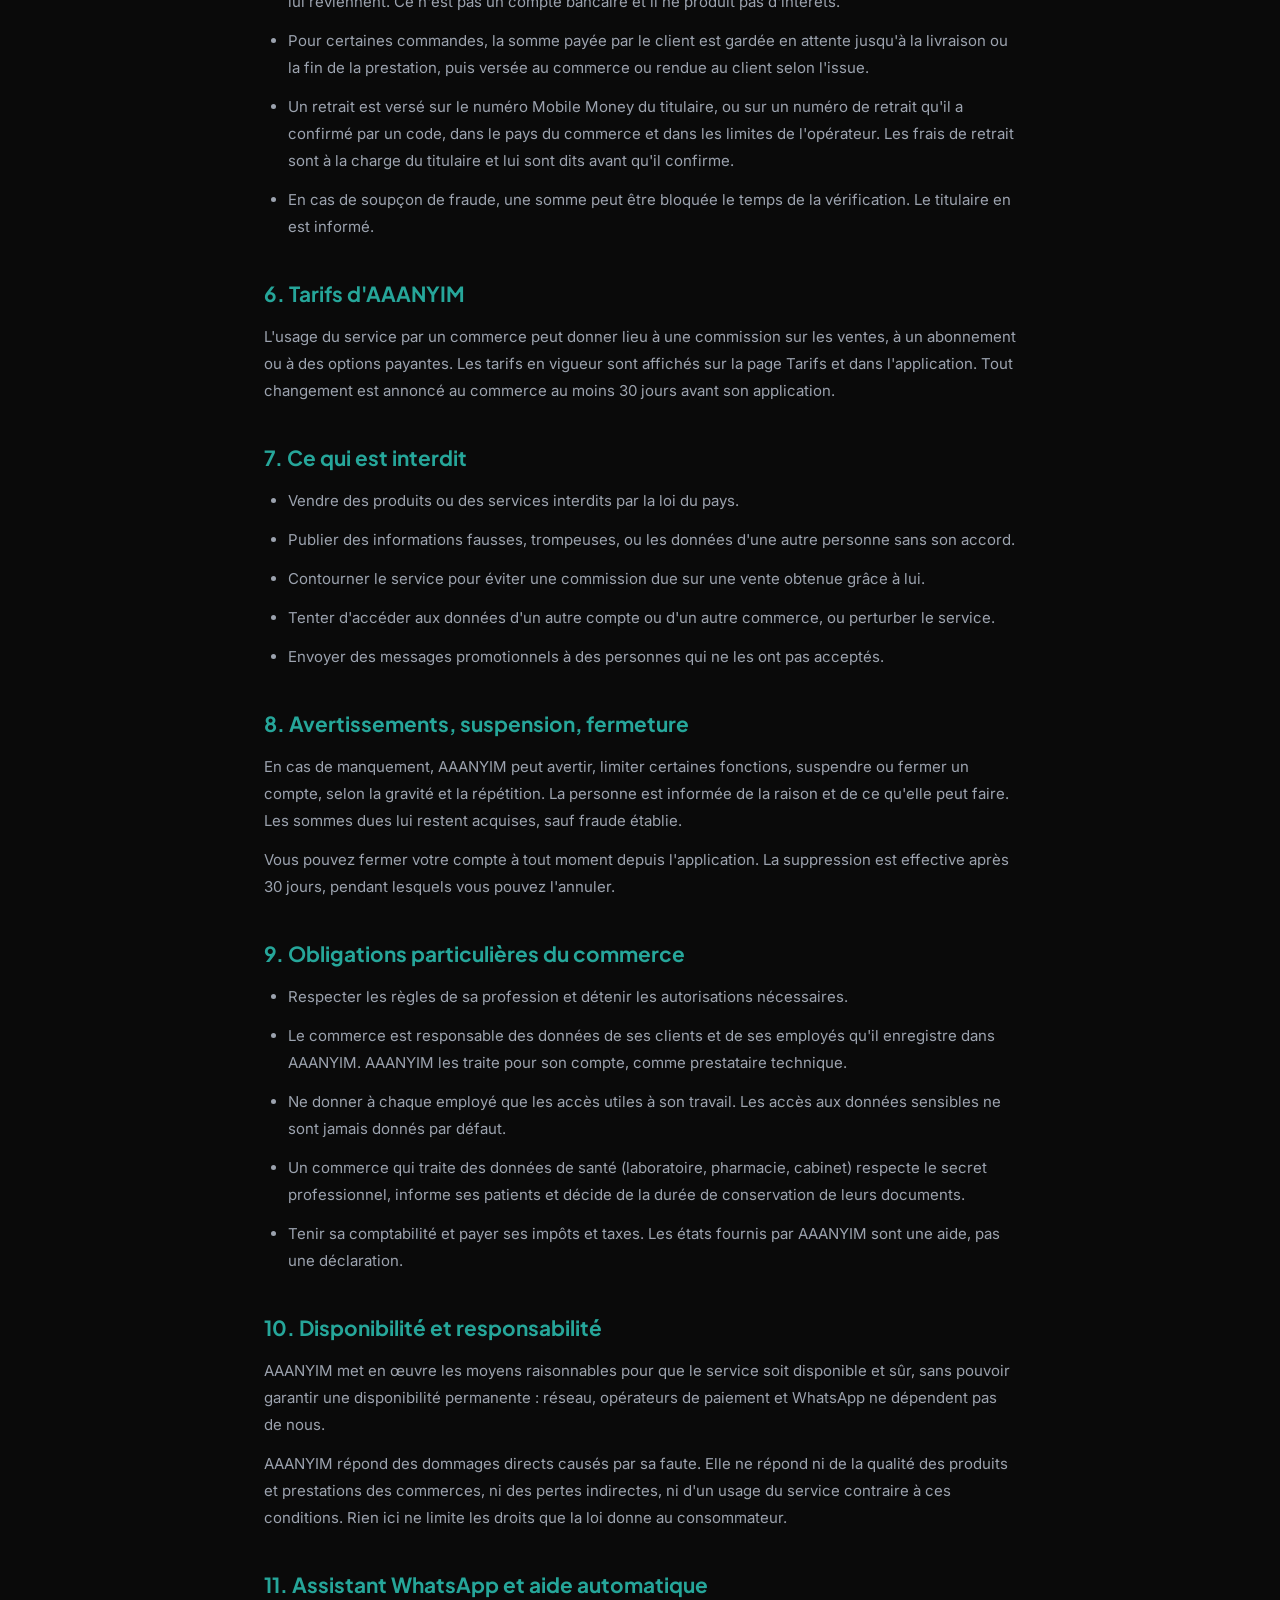
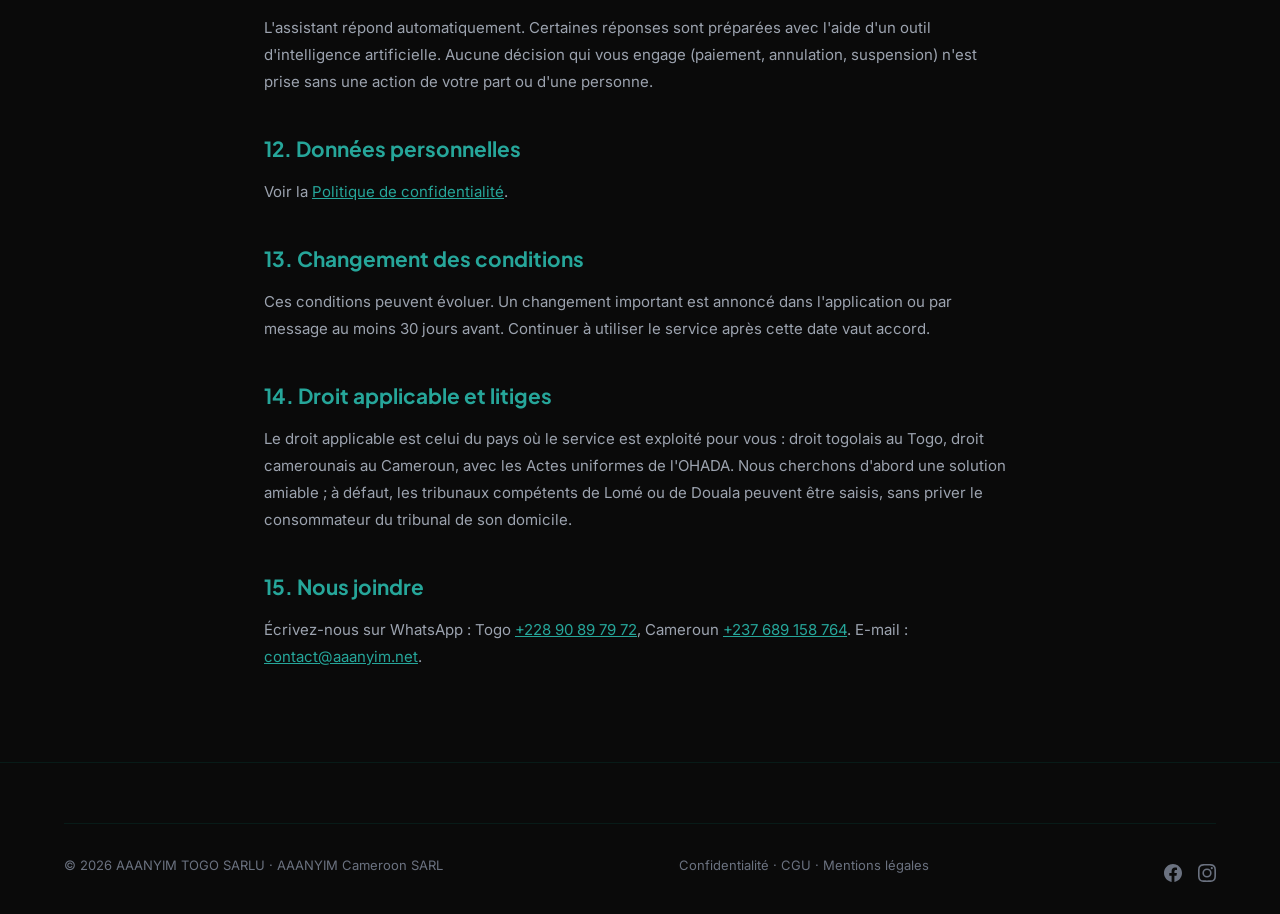
==== commit a7fd49fd: "maj site : ouverture en 3 ecrans sans mot de passe, niveaux Mini Boutique Pro sans limite, connexion" ====
--- a/cgu.html
+++ b/cgu.html
@@ -34,7 +34,7 @@
   <div class="container container-narrow">
     <a href="/" class="legal-back">&larr; Retour à l'accueil</a>
     <h1>Conditions générales d'utilisation</h1>
-    <p class="legal-date">Dernière mise à jour : 15 novembre 2026</p>
+    <p class="legal-date">Dernière mise à jour : 22 novembre 2026</p>
 
     <h2>1. Objet</h2>
     <p>Ces conditions s'appliquent à toute personne qui utilise le site aaanyim.net, l'application AAANYIM, les sites des commerces hébergés par AAANYIM et l'assistant WhatsApp AAANYIM (ensemble, « le service »). Utiliser le service, c'est accepter ces conditions.</p>
@@ -51,7 +51,7 @@
       <li>Les informations données à l'inscription doivent être exactes et tenues à jour.</li>
       <li>Vous êtes responsable de votre mot de passe, de votre code et de ce qui est fait depuis votre compte. Prévenez-nous tout de suite en cas de doute.</li>
       <li>Il faut être majeur pour ouvrir un compte de commerce, de livreur ou de revendeur.</li>
-      <li>Un commerce peut être vérifié par AAANYIM sur pièces. Un compte de commerce est activé après validation.</li>
+      <li>Un commerce ouvre et vend dès son inscription. Sa présence sur la marketplace et le Mobile Money attendent la vérification d'AAANYIM, qui peut demander des pièces.</li>
     </ul>
     <h2>4. Commandes, rendez-vous et demandes</h2>
     <ul>
@@ -65,7 +65,7 @@
       <li>Les paiements par Mobile Money ou par carte passent par des opérateurs de paiement agréés. AAANYIM ne garde ni vos codes ni les numéros de vos cartes.</li>
       <li>Le portefeuille AAANYIM d'un commerce, d'un livreur ou d'un revendeur enregistre les sommes qui lui reviennent. Ce n'est pas un compte bancaire et il ne produit pas d'intérêts.</li>
       <li>Pour certaines commandes, la somme payée par le client est gardée en attente jusqu'à la livraison ou la fin de la prestation, puis versée au commerce ou rendue au client selon l'issue.</li>
-      <li>Un retrait est versé sur le compte Mobile Money du titulaire, dans le pays du commerce, dans les limites de l'opérateur.</li>
+      <li>Un retrait est versé sur le numéro Mobile Money du titulaire, ou sur un numéro de retrait qu'il a confirmé par un code, dans le pays du commerce et dans les limites de l'opérateur. Les frais de retrait sont à la charge du titulaire et lui sont dits avant qu'il confirme.</li>
       <li>En cas de soupçon de fraude, une somme peut être bloquée le temps de la vérification. Le titulaire en est informé.</li>
     </ul>
     <h2>6. Tarifs d'AAANYIM</h2>
